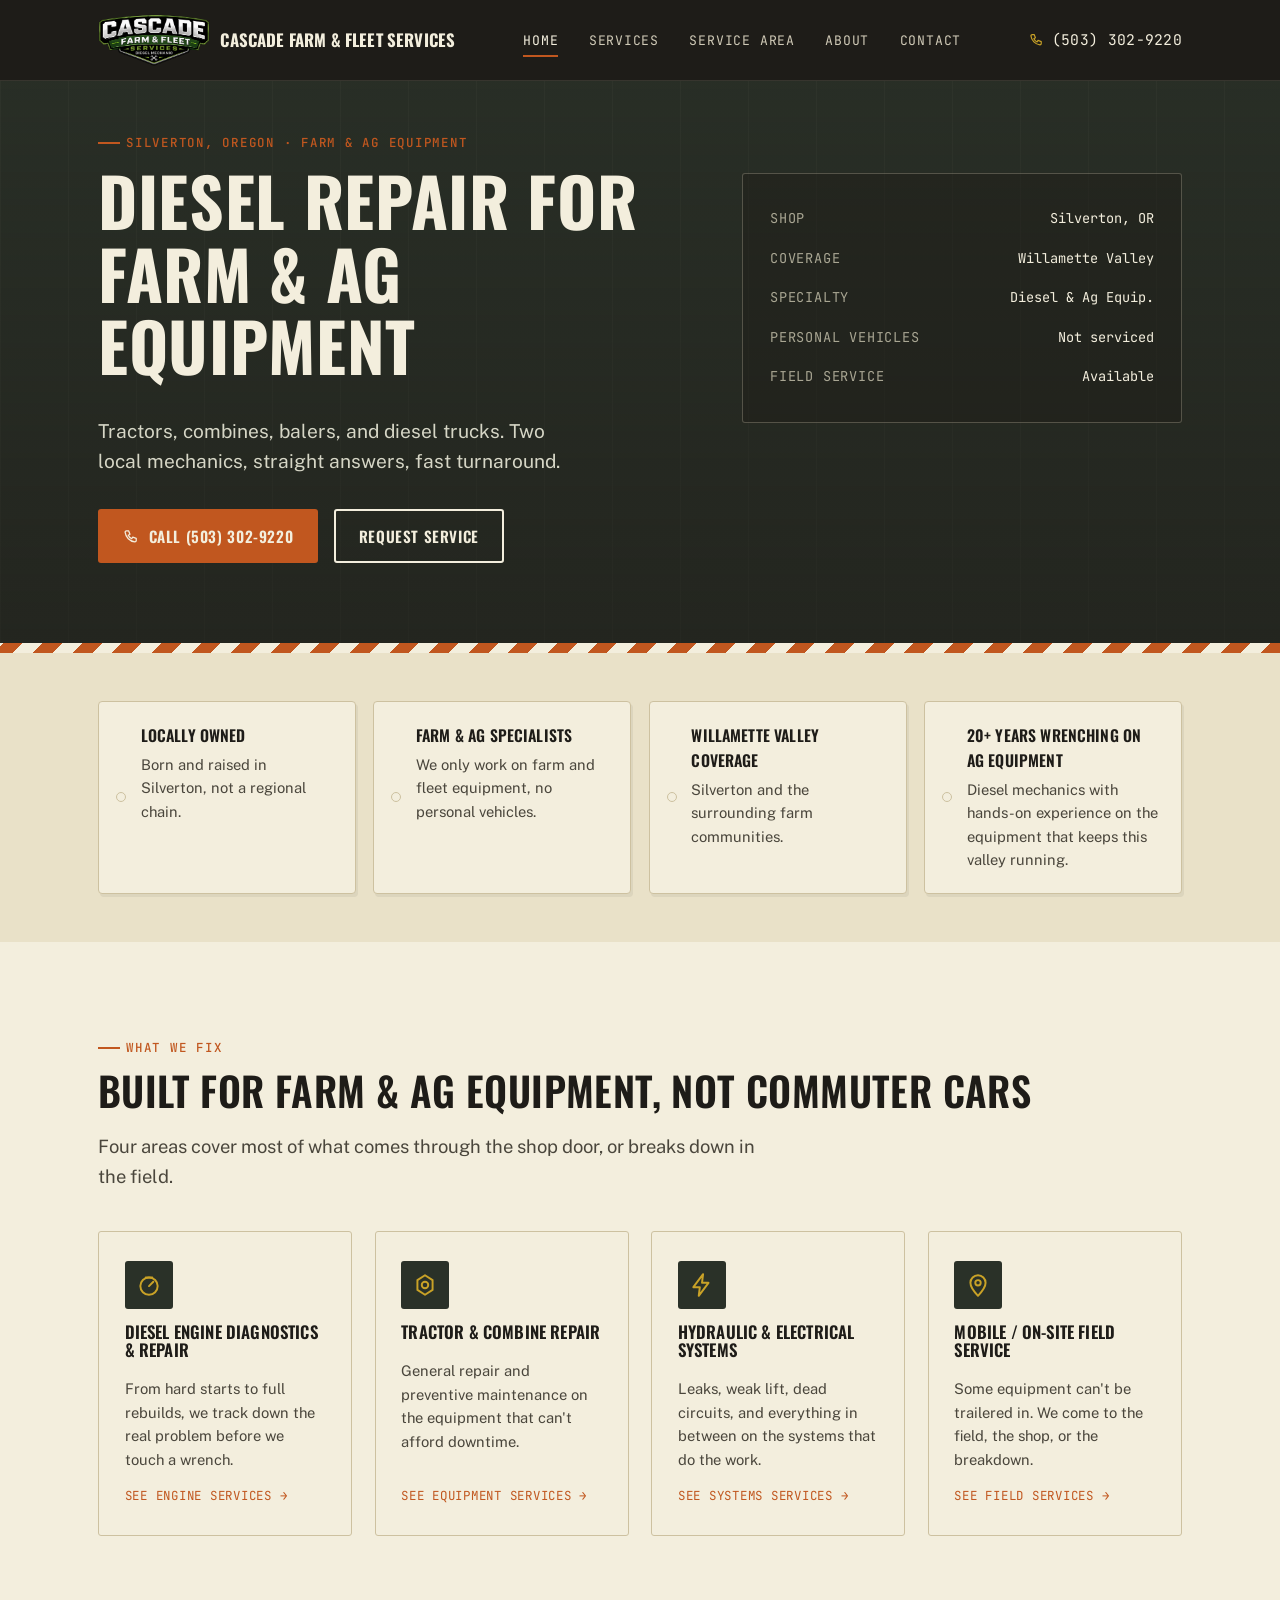
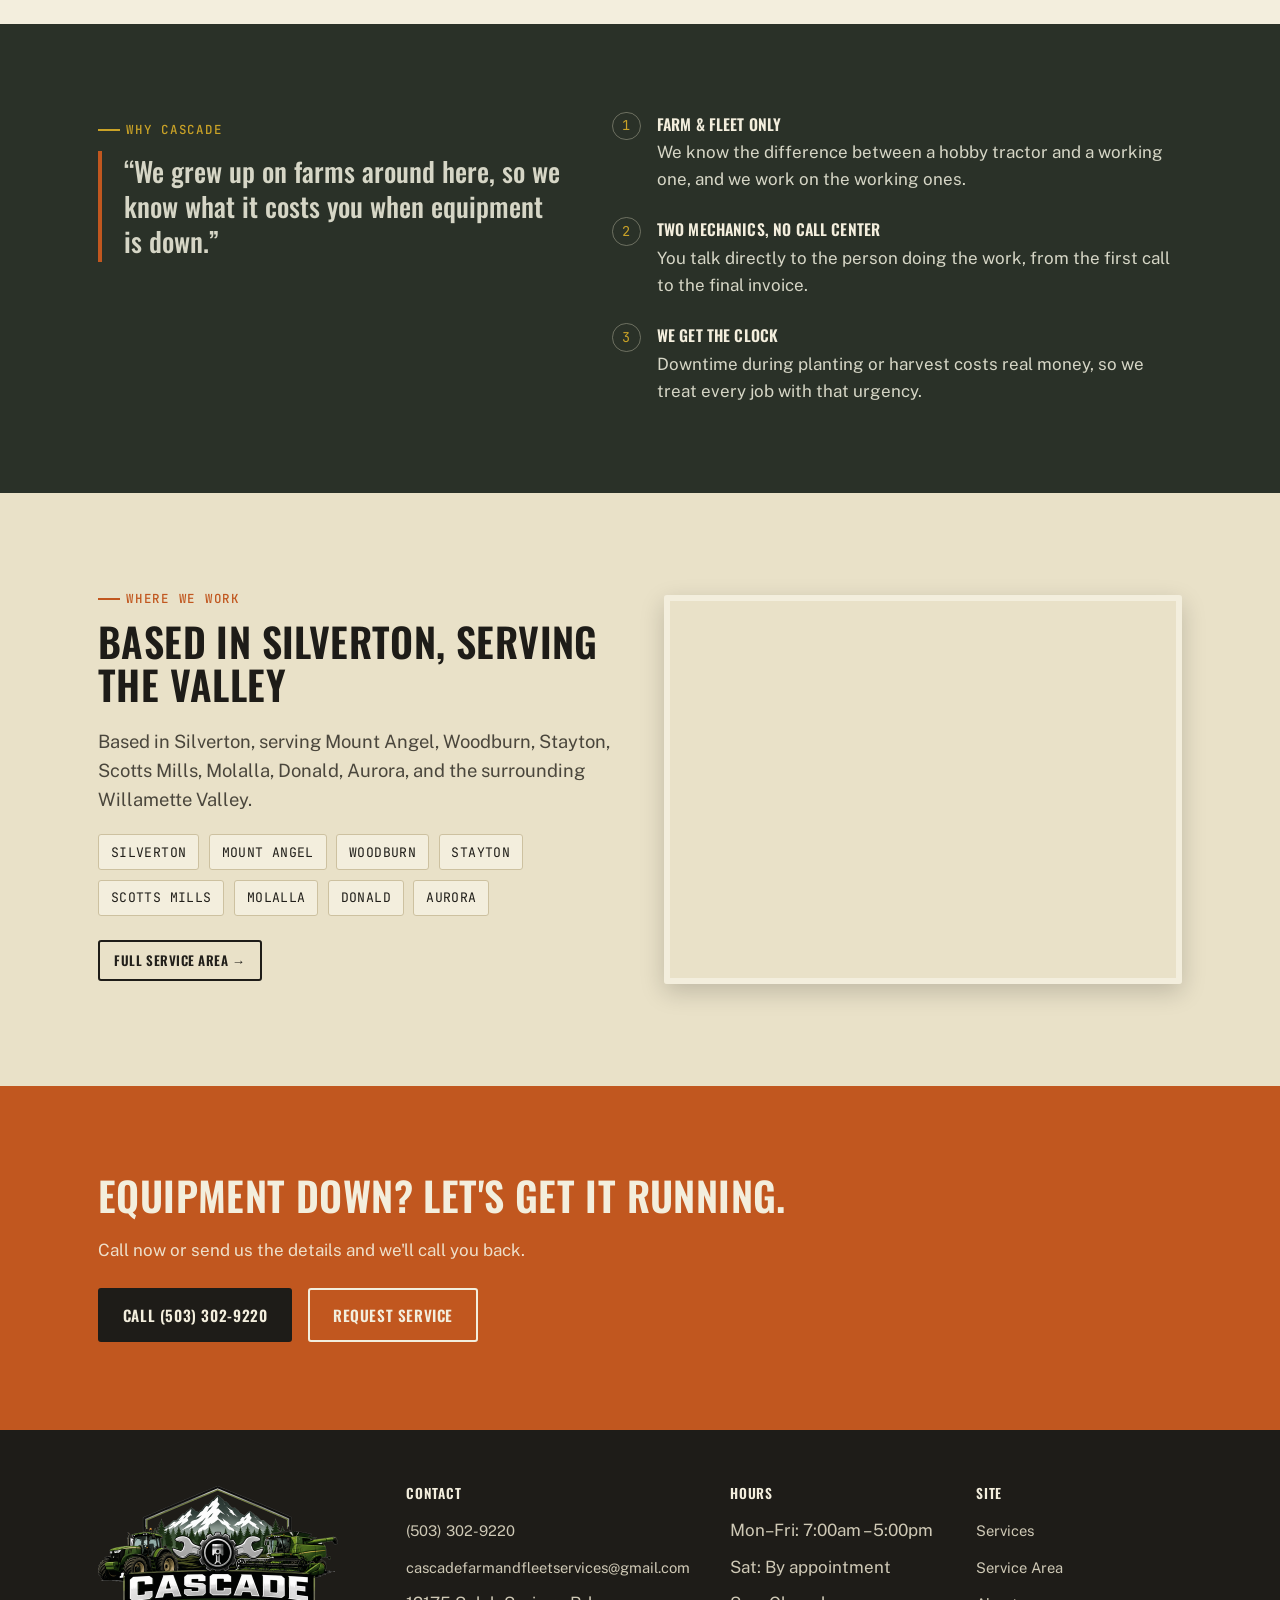
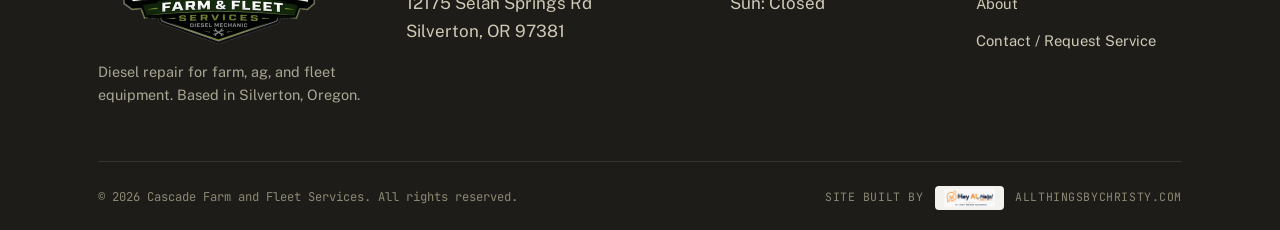
==== index.html @ 85b90c39 "Initial Site Upload" ====
<!DOCTYPE html>
<html lang="en">
<head>
<meta charset="UTF-8">
<meta name="viewport" content="width=device-width, initial-scale=1.0">
<title>Diesel & Ag Equipment Repair in Silverton, OR | Cascade Farm & Fleet</title>
<meta name="description" content="Diesel repair for farm and ag equipment in Silverton, Oregon. Tractors, combines, balers, and diesel trucks. Call today for fast, honest service.">
<meta property="og:type" content="website">
<meta property="og:title" content="Diesel & Ag Equipment Repair in Silverton, OR | Cascade Farm & Fleet">
<meta property="og:description" content="Diesel repair for farm and ag equipment in Silverton, Oregon. Tractors, combines, balers, and diesel trucks. Call today for fast, honest service.">
<meta property="og:url" content="https://cascadefarmandfleetservices.com/">
<meta property="og:image" content="https://cascadefarmandfleetservices.com/images/digital-card-preview.jpg">
<meta property="og:image:width" content="1659">
<meta property="og:image:height" content="948">
<meta name="twitter:card" content="summary_large_image">
<meta name="twitter:title" content="Diesel & Ag Equipment Repair in Silverton, OR | Cascade Farm & Fleet">
<meta name="twitter:description" content="Diesel repair for farm and ag equipment in Silverton, Oregon. Tractors, combines, balers, and diesel trucks. Call today for fast, honest service.">
<meta name="twitter:image" content="https://cascadefarmandfleetservices.com/images/digital-card-preview.jpg">
<link rel="icon" type="image/png" href="images/favicon-32.png">
<link rel="apple-touch-icon" href="images/favicon-180.png">
<link rel="preconnect" href="https://fonts.googleapis.com">
<link rel="preconnect" href="https://fonts.gstatic.com" crossorigin>
<link href="https://fonts.googleapis.com/css2?family=Oswald:wght@500;600;700&family=Public+Sans:wght@400;500;600;700&family=JetBrains+Mono:wght@400;500&display=swap" rel="stylesheet">
<link rel="stylesheet" href="css/style.css">
<link rel="canonical" href="https://cascadefarmandfleetservices.com/">
</head>
<body>

<header class="site-header">
  <div class="wrap">
    <a href="index.html" class="brand">
      <img src="images/cascade-logo.png" alt="Cascade Farm and Fleet Services" class="brand-logo">
      <span class="brand-name">Cascade Farm &amp; Fleet Services</span>
    </a>
    <button class="nav-toggle" aria-label="Toggle menu" aria-expanded="false">
      <svg viewBox="0 0 24 24" fill="none" stroke="currentColor" stroke-width="1.8" stroke-linecap="round"><line x1="3" y1="6" x2="21" y2="6"/><line x1="3" y1="12" x2="21" y2="12"/><line x1="3" y1="18" x2="21" y2="18"/></svg>
    </button>
    <ul class="nav-links">
      <li><a href="index.html" aria-current="page">Home</a></li>
      <li><a href="services.html">Services</a></li>
      <li><a href="service-area.html">Service Area</a></li>
      <li><a href="about.html">About</a></li>
      <li><a href="contact.html">Contact</a></li>
    </ul>
    <div class="header-actions">
      <a class="header-call" href="tel:+15033029220">
        <svg viewBox="0 0 24 24" fill="none" stroke="currentColor" stroke-width="1.8" stroke-linecap="round" stroke-linejoin="round"><path d="M5 4h3l2 5-2.5 1.5a11 11 0 0 0 5 5L14 13l5 2v3a2 2 0 0 1-2 2A16 16 0 0 1 3 6a2 2 0 0 1 2-2Z"/></svg>
        <span class="btn-label">(503) 302-9220</span>
      </a>
    </div>
  </div>
</header>

<main>

  <!-- HERO -->
  <section class="hero">
    <div class="wrap hero-grid">
      <div>
        <p class="eyebrow">Silverton, Oregon &middot; Farm &amp; Ag Equipment</p>
        <h1>Diesel Repair for Farm &amp; Ag Equipment</h1>
        <p class="lede">Tractors, combines, balers, and diesel trucks. Two local mechanics, straight answers, fast turnaround.</p>
        <div class="hero-ctas">
          <a href="tel:+15033029220" class="btn btn--rust">
            <svg viewBox="0 0 24 24" fill="none" stroke="currentColor" stroke-width="1.8" stroke-linecap="round" stroke-linejoin="round"><path d="M5 4h3l2 5-2.5 1.5a11 11 0 0 0 5 5L14 13l5 2v3a2 2 0 0 1-2 2A16 16 0 0 1 3 6a2 2 0 0 1 2-2Z"/></svg>
            Call (503) 302-9220
          </a>
          <a href="contact.html" class="btn btn--outline">Request Service</a>
        </div>
      </div>
      <div class="hero-plate">
        <dl>
          <div class="plate-row"><dt>Shop</dt><dd>Silverton, OR</dd></div>
          <div class="plate-row"><dt>Coverage</dt><dd>Willamette Valley</dd></div>
          <div class="plate-row"><dt>Specialty</dt><dd>Diesel &amp; Ag Equip.</dd></div>
          <div class="plate-row"><dt>Personal vehicles</dt><dd>Not serviced</dd></div>
          <div class="plate-row"><dt>Field service</dt><dd>Available</dd></div>
        </dl>
      </div>
    </div>
  </section>
  <div class="hazard" role="presentation"></div>

  <!-- TRUST BAR -->
  <section class="section--kraft" style="padding-top: 3rem; padding-bottom: 3rem;">
    <div class="wrap">
      <div class="trust-grid">
        <div class="tag">
          <p class="tag-title">Locally Owned</p>
          <p class="tag-body">Born and raised in Silverton, not a regional chain.</p>
        </div>
        <div class="tag">
          <p class="tag-title">Farm &amp; Ag Specialists</p>
          <p class="tag-body">We only work on farm and fleet equipment, no personal vehicles.</p>
        </div>
        <div class="tag">
          <p class="tag-title">Willamette Valley Coverage</p>
          <p class="tag-body">Silverton and the surrounding farm communities.</p>
        </div>
        <div class="tag">
          <p class="tag-title">20+ Years Wrenching on Ag Equipment</p>
          <p class="tag-body">Diesel mechanics with hands-on experience on the equipment that keeps this valley running.</p>
        </div>
      </div>
    </div>
  </section>

  <!-- SERVICES OVERVIEW -->
  <section class="section--light">
    <div class="wrap">
      <p class="eyebrow">What We Fix</p>
      <h2>Built for Farm &amp; Ag Equipment, Not Commuter Cars</h2>
      <p class="lede intro-block" style="margin-bottom:2.5rem;">Four areas cover most of what comes through the shop door, or breaks down in the field.</p>
      <div class="card-grid">
        <a class="service-card" href="services.html#engine">
          <div class="icon-wrap">
            <svg viewBox="0 0 24 24" fill="none" stroke="currentColor" stroke-width="1.8" stroke-linecap="round" stroke-linejoin="round"><circle cx="12" cy="13" r="8"/><path d="M12 13l4-4"/><path d="M9 5h6"/></svg>
          </div>
          <h3>Diesel Engine Diagnostics &amp; Repair</h3>
          <p>From hard starts to full rebuilds, we track down the real problem before we touch a wrench.</p>
          <span class="card-link">See engine services &rarr;</span>
        </a>
        <a class="service-card" href="services.html#systems">
          <div class="icon-wrap">
            <svg viewBox="0 0 24 24" fill="none" stroke="currentColor" stroke-width="1.8" stroke-linecap="round" stroke-linejoin="round"><polygon points="12,3 19,7.5 19,16.5 12,21 5,16.5 5,7.5"/><circle cx="12" cy="12" r="3"/></svg>
          </div>
          <h3>Tractor &amp; Combine Repair</h3>
          <p>General repair and preventive maintenance on the equipment that can't afford downtime.</p>
          <span class="card-link">See equipment services &rarr;</span>
        </a>
        <a class="service-card" href="services.html#systems">
          <div class="icon-wrap">
            <svg viewBox="0 0 24 24" fill="none" stroke="currentColor" stroke-width="1.8" stroke-linecap="round" stroke-linejoin="round"><path d="M13 2 4 14h6l-1 8 9-12h-6l1-8Z"/></svg>
          </div>
          <h3>Hydraulic &amp; Electrical Systems</h3>
          <p>Leaks, weak lift, dead circuits, and everything in between on the systems that do the work.</p>
          <span class="card-link">See systems services &rarr;</span>
        </a>
        <a class="service-card" href="services.html#field">
          <div class="icon-wrap">
            <svg viewBox="0 0 24 24" fill="none" stroke="currentColor" stroke-width="1.8" stroke-linecap="round" stroke-linejoin="round"><path d="M12 22s7-7.2 7-12a7 7 0 0 0-14 0c0 4.8 7 12 7 12Z"/><circle cx="12" cy="10" r="2.5"/></svg>
          </div>
          <h3>Mobile / On-Site Field Service</h3>
          <p>Some equipment can't be trailered in. We come to the field, the shop, or the breakdown.</p>
          <span class="card-link">See field services &rarr;</span>
        </a>
      </div>
    </div>
  </section>

  <!-- WHY CASCADE -->
  <section class="section--green">
    <div class="wrap why-grid">
      <div>
        <p class="eyebrow">Why Cascade</p>
        <p class="plate-quote">&ldquo;We grew up on farms around here, so we know what it costs you when equipment is down.&rdquo;</p>
      </div>
      <ul class="why-list">
        <li>
          <span class="num">1</span>
          <div>
            <strong>Farm &amp; Fleet Only</strong>
            <p>We know the difference between a hobby tractor and a working one, and we work on the working ones.</p>
          </div>
        </li>
        <li>
          <span class="num">2</span>
          <div>
            <strong>Two Mechanics, No Call Center</strong>
            <p>You talk directly to the person doing the work, from the first call to the final invoice.</p>
          </div>
        </li>
        <li>
          <span class="num">3</span>
          <div>
            <strong>We Get the Clock</strong>
            <p>Downtime during planting or harvest costs real money, so we treat every job with that urgency.</p>
          </div>
        </li>
      </ul>
    </div>
  </section>

  <!-- SERVICE AREA TEASER -->
  <section class="section--kraft">
    <div class="wrap area-split">
      <div>
        <p class="eyebrow">Where We Work</p>
        <h2>Based in Silverton, Serving the Valley</h2>
        <p class="lede">Based in Silverton, serving Mount Angel, Woodburn, Stayton, Scotts Mills, Molalla, Donald, Aurora, and the surrounding Willamette Valley.</p>
        <ul class="town-list">
          <li>Silverton</li><li>Mount Angel</li><li>Woodburn</li><li>Stayton</li><li>Scotts Mills</li><li>Molalla</li><li>Donald</li><li>Aurora</li>
        </ul>
        <p style="margin-top:1.5rem;"><a href="service-area.html" class="btn btn--outline btn--sm">Full Service Area &rarr;</a></p>
      </div>
      <div class="map-frame">
        <iframe
          src="https://maps.google.com/maps?q=12175+Selah+Springs+Rd%2C+Silverton%2C+OR+97381&z=13&output=embed"
          title="Map of Cascade Farm and Fleet Services coverage area near Silverton, Oregon"
          loading="lazy"
          referrerpolicy="no-referrer-when-downgrade"></iframe>
      </div>
    </div>
  </section>

  <!-- FINAL CTA -->
  <section class="cta-band">
    <div class="wrap cta-band-inner">
      <div class="cta-band-text">
        <h2>Equipment Down? Let's Get It Running.</h2>
        <p>Call now or send us the details and we'll call you back.</p>
      </div>
      <div class="hero-ctas" style="margin-top:0;">
        <a href="tel:+15033029220" class="btn" style="background:var(--charcoal); color:var(--cream);">Call (503) 302-9220</a>
        <a href="contact.html" class="btn btn--outline">Request Service</a>
      </div>
    </div>
  </section>

</main>

<footer class="site-footer">
  <div class="wrap">
    <div class="footer-grid">
      <div class="footer-brand">
        <a href="index.html" class="brand" style="margin-bottom:1rem;">
          <img src="images/cascade-badge-full.png" alt="Cascade Farm and Fleet Services" class="brand-logo brand-logo--footer">
        </a>
        <p>Diesel repair for farm, ag, and fleet equipment. Based in Silverton, Oregon.</p>
      </div>
      <div>
        <h4>Contact</h4>
        <ul>
          <li><a href="tel:+15033029220">(503) 302-9220</a></li>
          <li><a href="mailto:cascadefarmandfleetservices@gmail.com">cascadefarmandfleetservices@gmail.com</a></li>
          <li>12175 Selah Springs Rd<br>Silverton, OR 97381</li>
        </ul>
      </div>
      <div>
        <h4>Hours</h4>
        <ul>
          <li>Mon&ndash;Fri: 7:00am &ndash; 5:00pm</li>
          <li>Sat: By appointment</li>
          <li>Sun: Closed</li>
        </ul>
      </div>
      <div>
        <h4>Site</h4>
        <ul>
          <li><a href="services.html">Services</a></li>
          <li><a href="service-area.html">Service Area</a></li>
          <li><a href="about.html">About</a></li>
          <li><a href="contact.html">Contact / Request Service</a></li>
        </ul>
      </div>
    </div>
    <div class="footer-bottom">
      <span>&copy; 2026 Cascade Farm and Fleet Services. All rights reserved.</span>
      <div class="footer-credit-group">
        <a href="https://heyaihelp.com" target="_blank" rel="noopener noreferrer" class="footer-credit">
          <span>Site built by</span>
          <img src="images/hey-ai-help-logo.png" alt="Hey AI, Help! AI that means business" width="130" height="46" loading="lazy">
        </a>
        <a href="https://allthingsbychristy.com" target="_blank" rel="noopener noreferrer" class="footer-credit-partner">AllThingsByChristy.com</a>
      </div>
    </div>
  </div>
</footer>

<script src="js/main.js"></script>

<script type="application/ld+json">
{
  "@context": "https://schema.org",
  "@type": "AutoRepair",
  "name": "Cascade Farm and Fleet Services",
  "description": "Diesel repair specialists for farm and agricultural equipment, serving Silverton, Oregon and the surrounding Willamette Valley.",
  "url": "https://cascadefarmandfleetservices.com",
  "telephone": "+1-503-302-9220",
  "areaServed": ["Silverton, OR", "Mount Angel, OR", "Woodburn, OR", "Stayton, OR", "Scotts Mills, OR", "Molalla, OR", "Donald, OR", "Aurora, OR"],
  "address": {
    "@type": "PostalAddress",
    "streetAddress": "12175 Selah Springs Rd",
    "addressLocality": "Silverton",
    "addressRegion": "OR",
    "postalCode": "97381",
    "addressCountry": "US"
  }
}
</script>

</body>
</html>
---- css/style.css ----
/* =========================================================
   CASCADE FARM AND FLEET SERVICES — design tokens & system
   Palette pulled from the shop floor: equipment paint greens,
   oxidized safety orange, kraft service-tag stock, spec-plate ink.
   ========================================================= */

:root {
  /* color */
  --charcoal: #1e1c18;
  --charcoal-soft: #262319;
  --steel-green: #3b4438;
  --steel-green-dark: #2a3128;
  --steel-green-darker: #212620;
  --kraft: #e9e1c8;
  --kraft-light: #f3eedd;
  --kraft-line: #cdc1a0;
  --rust: #c1571f;
  --rust-dark: #9c4116;
  --rust-light: #e07a42;
  --gold: #c9a227;
  --cream: #f3eedd;
  --ink: #211f1a;
  --ink-soft: #4a463c;

  /* type */
  --font-display: "Oswald", "Arial Narrow", sans-serif;
  --font-body: "Public Sans", "Segoe UI", Arial, sans-serif;
  --font-mono: "JetBrains Mono", "Consolas", monospace;

  /* layout */
  --max-width: 1180px;
  --edge: clamp(1.25rem, 4vw, 3rem);
  --radius: 3px;
}

*, *::before, *::after { box-sizing: border-box; }
html { scroll-behavior: smooth; }
@media (prefers-reduced-motion: reduce) {
  html { scroll-behavior: auto; }
  *, *::before, *::after { animation-duration: 0.01ms !important; animation-iteration-count: 1 !important; transition-duration: 0.01ms !important; scroll-behavior: auto !important; }
}

body {
  margin: 0;
  background: var(--kraft-light);
  color: var(--ink);
  font-family: var(--font-body);
  font-size: 17px;
  line-height: 1.6;
  -webkit-font-smoothing: antialiased;
}

img { max-width: 100%; display: block; }
a { color: inherit; }

h1, h2, h3, h4 {
  font-family: var(--font-display);
  font-weight: 600;
  text-transform: uppercase;
  letter-spacing: 0.01em;
  line-height: 1.08;
  margin: 0 0 0.5em;
  color: var(--charcoal);
}

h1 { font-size: clamp(2.4rem, 5.5vw, 4.2rem); font-weight: 700; }
h2 { font-size: clamp(1.7rem, 3.4vw, 2.5rem); }
h3 { font-size: clamp(1.15rem, 2vw, 1.4rem); }

p { margin: 0 0 1em; }
.lede { font-size: 1.15rem; color: var(--ink-soft); }

.eyebrow {
  font-family: var(--font-mono);
  font-size: 0.78rem;
  letter-spacing: 0.14em;
  text-transform: uppercase;
  color: var(--rust);
  display: inline-flex;
  align-items: center;
  gap: 0.5em;
  margin-bottom: 0.9em;
  font-weight: 500;
}
.eyebrow::before {
  content: "";
  width: 22px;
  height: 2px;
  background: var(--rust);
  display: inline-block;
}
.section--dark .eyebrow,
.section--green .eyebrow { color: var(--gold); }
.section--dark .eyebrow::before,
.section--green .eyebrow::before { background: var(--gold); }

.visually-hidden {
  position: absolute; width: 1px; height: 1px; overflow: hidden;
  clip: rect(0 0 0 0); white-space: nowrap;
}

:focus-visible {
  outline: 3px solid var(--rust);
  outline-offset: 2px;
}

/* ---------- containers ---------- */

.wrap {
  max-width: var(--max-width);
  margin: 0 auto;
  padding-left: var(--edge);
  padding-right: var(--edge);
}

section { padding: clamp(3rem, 7vw, 5.5rem) 0; }

.section--kraft { background: var(--kraft); }
.section--light { background: var(--kraft-light); }
.section--dark { background: var(--charcoal); color: var(--kraft-light); }
.section--dark h2, .section--dark h3, .section--dark p { color: var(--kraft-light); }
.section--green { background: var(--steel-green-dark); color: var(--kraft-light); }
.section--green h2, .section--green h3 { color: var(--cream); }
.section--green p { color: #d6d6c6; }

/* ---------- buttons ---------- */

.btn {
  font-family: var(--font-display);
  font-weight: 600;
  text-transform: uppercase;
  letter-spacing: 0.04em;
  font-size: 0.95rem;
  display: inline-flex;
  align-items: center;
  gap: 0.6em;
  padding: 0.85em 1.5em;
  border-radius: var(--radius);
  border: 2px solid transparent;
  text-decoration: none;
  cursor: pointer;
  transition: transform 0.15s ease, background 0.15s ease, border-color 0.15s ease, color .15s ease;
}
.btn:hover { transform: translateY(-1px); }
.btn:active { transform: translateY(0); }

.btn--rust { background: var(--rust); color: var(--cream); }
.btn--rust:hover { background: var(--rust-dark); }

.btn--outline {
  background: transparent;
  border-color: currentColor;
  color: inherit;
}
.btn--outline:hover { background: rgba(255,255,255,0.08); }

.section--kraft .btn--outline, .section--light .btn--outline { border-color: var(--charcoal); }
.section--kraft .btn--outline:hover, .section--light .btn--outline:hover { background: rgba(30,28,24,0.06); }

.btn--sm { font-size: 0.82rem; padding: 0.6em 1.1em; }

.btn svg { width: 1.1em; height: 1.1em; flex-shrink: 0; }

/* ---------- hazard divider ---------- */

.hazard {
  height: 10px;
  width: 100%;
  background: repeating-linear-gradient(
    -45deg,
    var(--rust), var(--rust) 14px,
    var(--kraft-light) 14px, var(--kraft-light) 28px
  );
}

/* ---------- header / nav ---------- */

.site-header {
  position: sticky;
  top: 0;
  z-index: 40;
  background: var(--charcoal);
  border-bottom: 1px solid rgba(233,225,200,0.12);
}

.site-header .wrap {
  display: flex;
  align-items: center;
  justify-content: space-between;
  gap: 1.5rem;
  padding-top: 0.75rem;
  padding-bottom: 0.75rem;
}

.brand {
  display: flex;
  align-items: center;
  gap: 0.65rem;
  text-decoration: none;
  color: var(--cream);
  flex-shrink: 0;
}
.brand-logo {
  height: 56px;
  width: auto;
  display: block;
}
@media (max-width: 880px) {
  .brand-logo { height: 44px; }
}

.brand-logo--footer {
  height: auto;
  width: 240px;
  max-width: 100%;
}

.brand-name {
  font-family: var(--font-display);
  font-weight: 700;
  text-transform: uppercase;
  letter-spacing: 0.01em;
  font-size: 1.05rem;
  line-height: 1.1;
  color: var(--cream);
  white-space: nowrap;
}
@media (max-width: 960px) {
  .brand-name { display: none; }
}

.nav-links {
  display: flex;
  align-items: center;
  gap: 1.9rem;
  list-style: none;
  margin: 0;
  padding: 0;
}
.nav-links a {
  text-decoration: none;
  font-family: var(--font-mono);
  font-size: 0.82rem;
  letter-spacing: 0.06em;
  text-transform: uppercase;
  color: #cfc9b6;
  padding: 0.4em 0;
  border-bottom: 2px solid transparent;
  transition: color .15s ease, border-color .15s ease;
}
.nav-links a:hover, .nav-links a[aria-current="page"] { color: var(--cream); border-color: var(--rust); }

.header-actions { display: flex; align-items: center; gap: 0.9rem; }

.header-call {
  display: inline-flex;
  align-items: center;
  gap: 0.5em;
  color: var(--cream);
  text-decoration: none;
  font-family: var(--font-mono);
  font-size: 0.92rem;
  letter-spacing: 0.02em;
}
.header-call svg { width: 1.05em; height: 1.05em; color: var(--gold); }

.nav-toggle {
  display: none;
  background: none;
  border: 1px solid rgba(233,225,200,0.35);
  color: var(--cream);
  border-radius: var(--radius);
  padding: 0.5em 0.6em;
  cursor: pointer;
}
.nav-toggle svg { width: 22px; height: 22px; display: block; }

@media (max-width: 880px) {
  .nav-toggle { display: inline-flex; }
  .nav-links {
    position: absolute;
    top: 100%; left: 0; right: 0;
    background: var(--charcoal);
    flex-direction: column;
    align-items: flex-start;
    gap: 0;
    padding: 0 var(--edge);
    max-height: 0;
    overflow: hidden;
    transition: max-height 0.25s ease;
    border-bottom: 1px solid rgba(233,225,200,0.12);
  }
  .nav-links.is-open { max-height: 320px; padding-bottom: 1rem; }
  .nav-links li { width: 100%; }
  .nav-links a { display: block; padding: 0.85em 0; border-bottom: 1px solid rgba(233,225,200,0.08); }
  .header-actions .btn-label { display: none; }
}

/* ---------- hero ---------- */

.hero {
  background: var(--steel-green-dark);
  color: var(--cream);
  position: relative;
  overflow: hidden;
  padding: clamp(1.5rem, 4vw, 2.75rem) 0 clamp(3rem, 7vw, 5rem);
}
.hero::before {
  content: "";
  position: absolute;
  inset: 0;
  background-image:
    linear-gradient(180deg, rgba(30,28,24,0.15), rgba(30,28,24,0.55)),
    repeating-linear-gradient(90deg, rgba(233,225,200,0.035) 0 1px, transparent 1px 68px);
  pointer-events: none;
}
.hero .wrap { position: relative; z-index: 1; }
.hero-grid {
  display: grid;
  grid-template-columns: 1.15fr 0.85fr;
  gap: 3rem;
  align-items: start;
}
.hero h1 { color: var(--cream); }
.hero .lede { color: #d6d6c6; max-width: 40ch; font-size: 1.2rem; }
.hero-ctas { display: flex; gap: 1rem; flex-wrap: wrap; margin-top: 2rem; }

.hero-plate {
  margin-top: 3rem;
  border: 1px solid rgba(233,225,200,0.25);
  background: rgba(30,28,24,0.4);
  border-radius: var(--radius);
  padding: 1.6rem 1.7rem;
  font-family: var(--font-mono);
  font-size: 0.85rem;
}
.hero-plate dl { margin: 0; }
.hero-plate .plate-row {
  display: flex;
  justify-content: space-between;
  gap: 1rem;
  padding: 0.65em 0;
}
.hero-plate dt { color: #a9a693; text-transform: uppercase; letter-spacing: 0.06em; }
.hero-plate dd { margin: 0; color: var(--cream); text-align: right; }

@media (max-width: 880px) {
  .hero-grid { grid-template-columns: 1fr; }
}

/* ---------- hero entrance animation ---------- */

@keyframes hero-fade-up {
  from { opacity: 0; transform: translateY(16px); }
  to { opacity: 1; transform: translateY(0); }
}

.hero .eyebrow { animation: hero-fade-up 0.6s ease-out 0s both; }
.hero h1 { animation: hero-fade-up 0.6s ease-out 0.1s both; }
.hero .lede { animation: hero-fade-up 0.6s ease-out 0.2s both; }
.hero .hero-ctas { animation: hero-fade-up 0.6s ease-out 0.3s both; }

/* ---------- tag badge (signature motif) ---------- */

.tag {
  --tag-bg: var(--kraft-light);
  background: var(--tag-bg);
  border: 1px solid var(--kraft-line);
  border-radius: 4px;
  padding: 1.3rem 1.4rem 1.3rem 2.6rem;
  position: relative;
  box-shadow: 2px 3px 0 rgba(30,28,24,0.06);
}
.tag::before {
  /* punched hole */
  content: "";
  position: absolute;
  left: 1.05rem;
  top: 50%;
  transform: translateY(-50%);
  width: 10px;
  height: 10px;
  border-radius: 50%;
  background: var(--kraft-light);
  border: 1.5px solid var(--kraft-line);
  box-shadow: inset 0 0 0 2px var(--tag-bg, var(--kraft-light));
}
.section--dark .tag, .section--green .tag {
  --tag-bg: var(--charcoal-soft);
  border-color: rgba(233,225,200,0.2);
}
.section--dark .tag::before, .section--green .tag::before {
  background: var(--charcoal-soft);
  border-color: rgba(233,225,200,0.35);
}

.tag-title {
  font-family: var(--font-display);
  font-weight: 600;
  text-transform: uppercase;
  font-size: 0.98rem;
  letter-spacing: 0.01em;
  margin-bottom: 0.3em;
  color: var(--charcoal);
}
.section--dark .tag-title, .section--green .tag-title { color: var(--cream); }
.tag-body { font-size: 0.92rem; color: var(--ink-soft); margin: 0; }
.section--dark .tag-body, .section--green .tag-body { color: #c9c5b3; }

/* trust bar */
.trust-grid {
  display: grid;
  grid-template-columns: repeat(4, 1fr);
  gap: 1.1rem;
}
@media (max-width: 980px) { .trust-grid { grid-template-columns: repeat(2, 1fr); } }
@media (max-width: 560px) { .trust-grid { grid-template-columns: 1fr; } }

/* ---------- cards ---------- */

.card-grid {
  display: grid;
  grid-template-columns: repeat(4, 1fr);
  gap: 1.4rem;
}
@media (max-width: 980px) { .card-grid { grid-template-columns: repeat(2, 1fr); } }
@media (max-width: 560px) { .card-grid { grid-template-columns: 1fr; } }

.service-card {
  background: var(--kraft-light);
  border: 1px solid var(--kraft-line);
  border-radius: var(--radius);
  padding: 1.8rem 1.6rem;
  text-decoration: none;
  color: inherit;
  display: flex;
  flex-direction: column;
  gap: 0.9rem;
  transition: border-color .15s ease, transform .15s ease;
}
.service-card:hover { border-color: var(--rust); transform: translateY(-3px); }
.service-card .icon-wrap {
  width: 48px; height: 48px;
  display: flex; align-items: center; justify-content: center;
  background: var(--steel-green-dark);
  border-radius: var(--radius);
}
.service-card .icon-wrap svg { width: 26px; height: 26px; color: var(--gold); }
.service-card h3 { margin-bottom: 0.2em; font-size: 1.05rem; }
.service-card p { font-size: 0.92rem; color: var(--ink-soft); margin: 0; }
.service-card .card-link {
  margin-top: auto;
  font-family: var(--font-mono);
  font-size: 0.78rem;
  letter-spacing: 0.06em;
  text-transform: uppercase;
  color: var(--rust);
}

/* ---------- why cascade ---------- */

.why-grid {
  display: grid;
  grid-template-columns: 0.9fr 1.1fr;
  gap: 3rem;
  align-items: start;
}
@media (max-width: 880px) { .why-grid { grid-template-columns: 1fr; gap: 2rem; } }

.plate-quote {
  border-left: 4px solid var(--rust);
  padding: 0.2rem 0 0.2rem 1.4rem;
  font-family: var(--font-display);
  font-size: clamp(1.3rem, 2.4vw, 1.7rem);
  font-weight: 500;
  text-transform: none;
  line-height: 1.28;
  color: var(--cream);
}

.why-list { list-style: none; margin: 0; padding: 0; display: flex; flex-direction: column; gap: 1.5rem; }
.why-list li { display: flex; gap: 1rem; align-items: flex-start; }
.why-list .num {
  font-family: var(--font-mono);
  color: var(--gold);
  font-size: 0.85rem;
  border: 1px solid rgba(233,225,200,0.35);
  border-radius: 50%;
  width: 2.1em; height: 2.1em;
  display: flex; align-items: center; justify-content: center;
  flex-shrink: 0;
}
.why-list p { margin: 0; color: #d6d6c6; }
.why-list strong { color: var(--cream); font-family: var(--font-display); text-transform: uppercase; font-weight: 600; letter-spacing: 0.01em; display: block; margin-bottom: 0.15em; font-size: 0.98rem; }

/* ---------- service area teaser / list ---------- */

.area-split {
  display: grid;
  grid-template-columns: 1fr 1fr;
  gap: 3rem;
  align-items: center;
}
@media (max-width: 880px) { .area-split { grid-template-columns: 1fr; } }

.town-list {
  list-style: none;
  margin: 1.2rem 0 0;
  padding: 0;
  display: flex;
  flex-wrap: wrap;
  gap: 0.6rem;
}
.town-list li {
  font-family: var(--font-mono);
  font-size: 0.82rem;
  letter-spacing: 0.03em;
  text-transform: uppercase;
  background: var(--kraft-light);
  border: 1px solid var(--kraft-line);
  border-radius: var(--radius);
  padding: 0.5em 0.9em;
}
.section--green .town-list li, .section--dark .town-list li {
  background: var(--charcoal-soft);
  border-color: rgba(233,225,200,0.25);
  color: var(--kraft-light);
}

.map-frame {
  border: 6px solid var(--kraft-light);
  border-radius: var(--radius);
  overflow: hidden;
  box-shadow: 0 8px 24px rgba(0,0,0,0.18);
  aspect-ratio: 4/3;
}
.map-frame iframe { width: 100%; height: 100%; border: 0; display: block; }

/* ---------- placeholder photo block ---------- */

.photo-tag {
  position: relative;
  border-radius: var(--radius);
  overflow: hidden;
  aspect-ratio: 4/3;
  background:
    repeating-linear-gradient(45deg, rgba(30,28,24,0.06) 0 2px, transparent 2px 14px),
    var(--kraft);
  border: 1px solid var(--kraft-line);
  display: flex;
  align-items: center;
  justify-content: center;
}
.photo-tag img {
  width: 100%;
  height: 100%;
  object-fit: cover;
  display: block;
}
.photo-tag .photo-tag-inner {
  text-align: center;
  padding: 1.5rem;
}
.photo-tag svg { width: 34px; height: 34px; color: var(--ink-soft); margin: 0 auto 0.6rem; opacity: 0.55; }
.photo-tag-cap {
  font-family: var(--font-mono);
  font-size: 0.72rem;
  letter-spacing: 0.05em;
  text-transform: uppercase;
  color: var(--ink-soft);
  opacity: 0.8;
}

/* ---------- generic content blocks ---------- */

.intro-block { max-width: 62ch; }
.two-col {
  display: grid;
  grid-template-columns: 1fr 1fr;
  gap: 2.5rem;
}
@media (max-width: 880px) { .two-col { grid-template-columns: 1fr; } }

.spec-card {
  background: var(--kraft-light);
  border: 1px solid var(--kraft-line);
  border-radius: var(--radius);
  padding: 2rem 1.9rem;
}
.spec-card h3 {
  display: flex;
  align-items: center;
  gap: 0.7rem;
  border-bottom: 2px solid var(--rust);
  padding-bottom: 0.6rem;
  margin-bottom: 1rem;
}
.spec-card ul { margin: 0; padding-left: 1.15em; }
.spec-card li { margin-bottom: 0.55em; color: var(--ink-soft); }
.spec-card li:last-child { margin-bottom: 0; }

.chip-grid {
  display: flex;
  flex-wrap: wrap;
  gap: 0.8rem;
}

.equip-photo-row {
  display: flex;
  gap: 2.5rem;
  align-items: flex-start;
  flex-wrap: wrap;
}
.equip-photo {
  width: 320px;
  max-width: 100%;
  flex-shrink: 0;
  border-radius: var(--radius);
  border: 1px solid rgba(233,225,200,0.25);
  box-shadow: 0 8px 24px rgba(0,0,0,0.18);
}
.equip-photo-row > div { flex: 1 1 320px; }
.chip {
  display: flex;
  align-items: center;
  gap: 0.55em;
  background: var(--kraft-light);
  border: 1px solid var(--kraft-line);
  border-radius: 999px;
  padding: 0.55em 1.1em 0.55em 0.7em;
  font-size: 0.9rem;
  color: var(--ink);
}
.chip .icon-wrap {
  width: 28px; height: 28px;
  background: var(--steel-green-dark);
  border-radius: 50%;
  display: flex; align-items: center; justify-content: center;
  flex-shrink: 0;
}
.chip .icon-wrap svg { width: 15px; height: 15px; color: var(--gold); }

/* ---------- values list ---------- */

.values-grid { display: grid; grid-template-columns: repeat(3, 1fr); gap: 1.4rem; }
@media (max-width: 880px) { .values-grid { grid-template-columns: 1fr; } }

/* ---------- about story ---------- */

.about-hero {
  display: grid;
  grid-template-columns: 1fr 1fr;
  gap: 3rem;
  align-items: center;
}
@media (max-width: 880px) { .about-hero { grid-template-columns: 1fr; } }

.photo-pair { display: grid; grid-template-columns: 1fr 1fr; gap: 1rem; }

/* ---------- contact / form ---------- */

.contact-grid {
  display: grid;
  grid-template-columns: 1fr 1fr;
  gap: 3rem;
  align-items: start;
}
@media (max-width: 940px) { .contact-grid { grid-template-columns: 1fr; } }

.call-block {
  background: var(--steel-green-dark);
  color: var(--cream);
  border-radius: var(--radius);
  padding: 2.2rem 2rem;
  margin-bottom: 1.5rem;
}
.call-block .big-phone {
  font-family: var(--font-display);
  font-size: clamp(1.8rem, 4vw, 2.5rem);
  font-weight: 700;
  color: var(--cream);
  text-decoration: none;
  display: inline-flex;
  align-items: center;
  gap: 0.4em;
  margin: 0.3rem 0 0.2rem;
}
.call-block .big-phone svg { width: 0.85em; height: 0.85em; color: var(--gold); }
.call-block p { color: #d6d6c6; margin: 0; }

.info-list { list-style: none; margin: 0; padding: 0; display: flex; flex-direction: column; gap: 1rem; }
.info-list li { display: flex; gap: 0.9rem; align-items: flex-start; }
.info-list .icon-wrap {
  width: 34px; height: 34px; flex-shrink: 0;
  background: var(--kraft-light);
  border: 1px solid var(--kraft-line);
  border-radius: var(--radius);
  display: flex; align-items: center; justify-content: center;
}
.info-list .icon-wrap svg { width: 18px; height: 18px; color: var(--rust); }
.info-list strong { display: block; font-family: var(--font-display); text-transform: uppercase; font-size: 0.92rem; letter-spacing: 0.01em; }
.info-list span, .info-list p { color: var(--ink-soft); margin: 0; font-size: 0.94rem; }

form.request-form {
  background: var(--kraft-light);
  border: 1px solid var(--kraft-line);
  border-radius: var(--radius);
  padding: 2rem;
}
.form-row { margin-bottom: 1.3rem; }
.form-row:last-of-type { margin-bottom: 0; }
.form-row label {
  display: block;
  font-family: var(--font-mono);
  font-size: 0.76rem;
  letter-spacing: 0.06em;
  text-transform: uppercase;
  color: var(--ink-soft);
  margin-bottom: 0.5em;
}
.form-row input,
.form-row select,
.form-row textarea {
  width: 100%;
  font-family: var(--font-body);
  font-size: 1rem;
  padding: 0.75em 0.85em;
  border: 1px solid var(--kraft-line);
  border-radius: var(--radius);
  background: var(--kraft-light);
  color: var(--ink);
}
.form-row input:focus,
.form-row select:focus,
.form-row textarea:focus { outline: 2px solid var(--rust); outline-offset: 1px; }
.form-row textarea { resize: vertical; min-height: 110px; }
.two-field { display: grid; grid-template-columns: 1fr 1fr; gap: 1rem; }
@media (max-width: 480px) { .two-field { grid-template-columns: 1fr; } }

.form-row--checkbox { margin-bottom: 1.3rem; }
.checkbox-label {
  display: flex;
  align-items: center;
  gap: 0.65em;
  cursor: pointer;
  padding: 0.7em 0.9em;
  border: 1px dashed var(--kraft-line);
  border-radius: var(--radius);
  background: var(--kraft);
}
.checkbox-label input[type="checkbox"] {
  width: 1.15em;
  height: 1.15em;
  accent-color: var(--rust);
  flex-shrink: 0;
}
.checkbox-label span {
  font-family: var(--font-display);
  font-weight: 600;
  text-transform: uppercase;
  font-size: 0.85rem;
  letter-spacing: 0.01em;
  color: var(--ink);
}

.form-note {
  font-size: 0.82rem;
  color: var(--ink-soft);
  margin-top: 1rem;
}

.form-error {
  color: var(--rust-dark);
  font-weight: 600;
}
.form-error a { color: inherit; text-decoration: underline; }

.form-success {
  display: none;
  background: var(--steel-green-dark);
  color: var(--cream);
  border-radius: var(--radius);
  padding: 1.6rem 1.8rem;
  align-items: flex-start;
  gap: 1rem;
}
.form-success.is-visible { display: flex; }
.form-success svg { width: 28px; height: 28px; color: var(--gold); flex-shrink: 0; margin-top: 0.2em; }
.form-success p { line-height: 1.5; }
.form-success p a { color: var(--gold); }
.request-form.is-hidden { display: none; }

/* ---------- footer ---------- */

.site-footer { background: var(--charcoal); color: #cfc9b6; padding-top: 3.5rem; }
.footer-grid {
  display: grid;
  grid-template-columns: 1.3fr 1fr 1fr 1fr;
  gap: 2.5rem;
  padding-bottom: 2.5rem;
  border-bottom: 1px solid rgba(233,225,200,0.12);
}
@media (max-width: 880px) { .footer-grid { grid-template-columns: 1fr 1fr; } }
@media (max-width: 560px) { .footer-grid { grid-template-columns: 1fr; } }

.footer-grid h4 {
  color: var(--cream);
  font-size: 0.85rem;
  letter-spacing: 0.06em;
  margin-bottom: 1rem;
}
.footer-grid ul { list-style: none; margin: 0; padding: 0; display: flex; flex-direction: column; gap: 0.6rem; }
.footer-grid a { text-decoration: none; color: #cfc9b6; font-size: 0.92rem; }
.footer-grid a:hover { color: var(--cream); }
.footer-brand p { font-size: 0.9rem; color: #a9a693; max-width: 32ch; }

.footer-bottom {
  display: flex;
  justify-content: space-between;
  align-items: center;
  flex-wrap: wrap;
  gap: 0.8rem;
  padding: 1.5rem 0 1.25rem;
  font-family: var(--font-mono);
  font-size: 0.76rem;
  color: #8b8874;
}

.footer-credit-group {
  display: flex;
  align-items: center;
  gap: 0.7rem;
  flex-wrap: wrap;
}
.footer-credit-partner {
  font-family: var(--font-mono);
  font-size: 0.72rem;
  letter-spacing: 0.05em;
  text-transform: uppercase;
  color: #8b8874;
  text-decoration: none;
  transition: opacity .15s ease;
}
.footer-credit-partner:hover { opacity: 0.75; }
.footer-credit {
  display: inline-flex;
  align-items: center;
  gap: 0.7rem;
  text-decoration: none;
  color: #8b8874;
  font-family: var(--font-mono);
  font-size: 0.72rem;
  letter-spacing: 0.05em;
  text-transform: uppercase;
  transition: opacity .15s ease;
}
.footer-credit:hover { opacity: 0.75; }
.footer-credit img {
  height: 24px;
  width: auto;
  display: block;
  border-radius: 4px;
  background: #f4f2ee;
  padding: 3px 9px;
}

/* ---------- page hero (interior pages) ---------- */

.page-hero {
  background: var(--charcoal);
  color: var(--cream);
  padding: clamp(2.6rem, 6vw, 4rem) 0;
  position: relative;
  overflow: hidden;
}
.page-hero::before {
  content: "";
  position: absolute; inset: 0;
  background: repeating-linear-gradient(90deg, rgba(233,225,200,0.03) 0 1px, transparent 1px 68px);
}
.page-hero .wrap { position: relative; z-index: 1; }
.page-hero h1 { color: var(--cream); margin-bottom: 0.4em; }
.page-hero .lede { color: #c9c5b3; max-width: 56ch; margin: 0; }
.breadcrumb {
  font-family: var(--font-mono);
  font-size: 0.76rem;
  letter-spacing: 0.05em;
  text-transform: uppercase;
  color: #a9a693;
  margin-bottom: 1rem;
}
.breadcrumb a { color: #a9a693; text-decoration: none; }
.breadcrumb a:hover { color: var(--cream); }

/* ---------- final CTA band ---------- */

.cta-band {
  background: var(--rust);
  color: var(--cream);
}
.cta-band h2 { color: var(--cream); }
.cta-band-inner {
  display: flex;
  justify-content: space-between;
  align-items: center;
  flex-wrap: wrap;
  gap: 1.5rem;
}
.cta-band .btn--outline { border-color: var(--cream); }
.cta-band .btn--outline:hover { background: rgba(255,255,255,0.15); }
.cta-band-text p { color: rgba(243,238,221,0.9); margin: 0; }
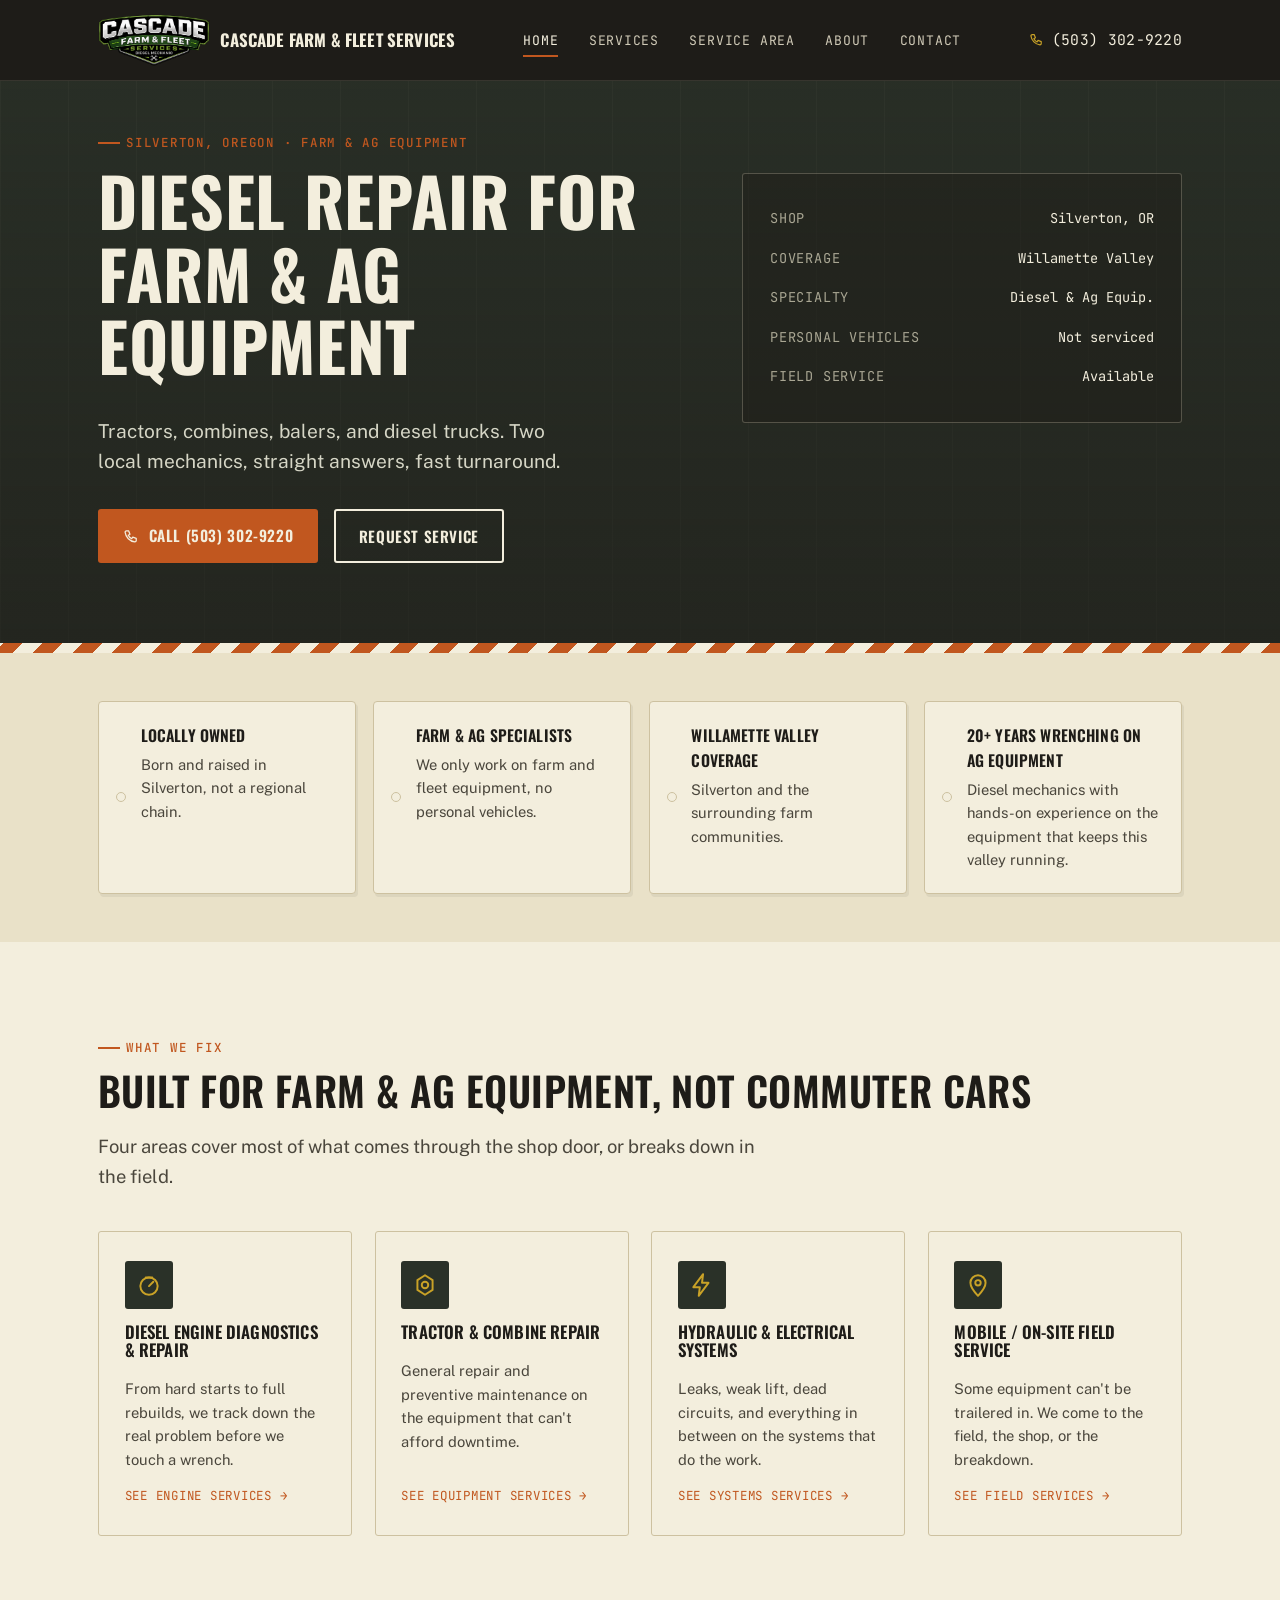
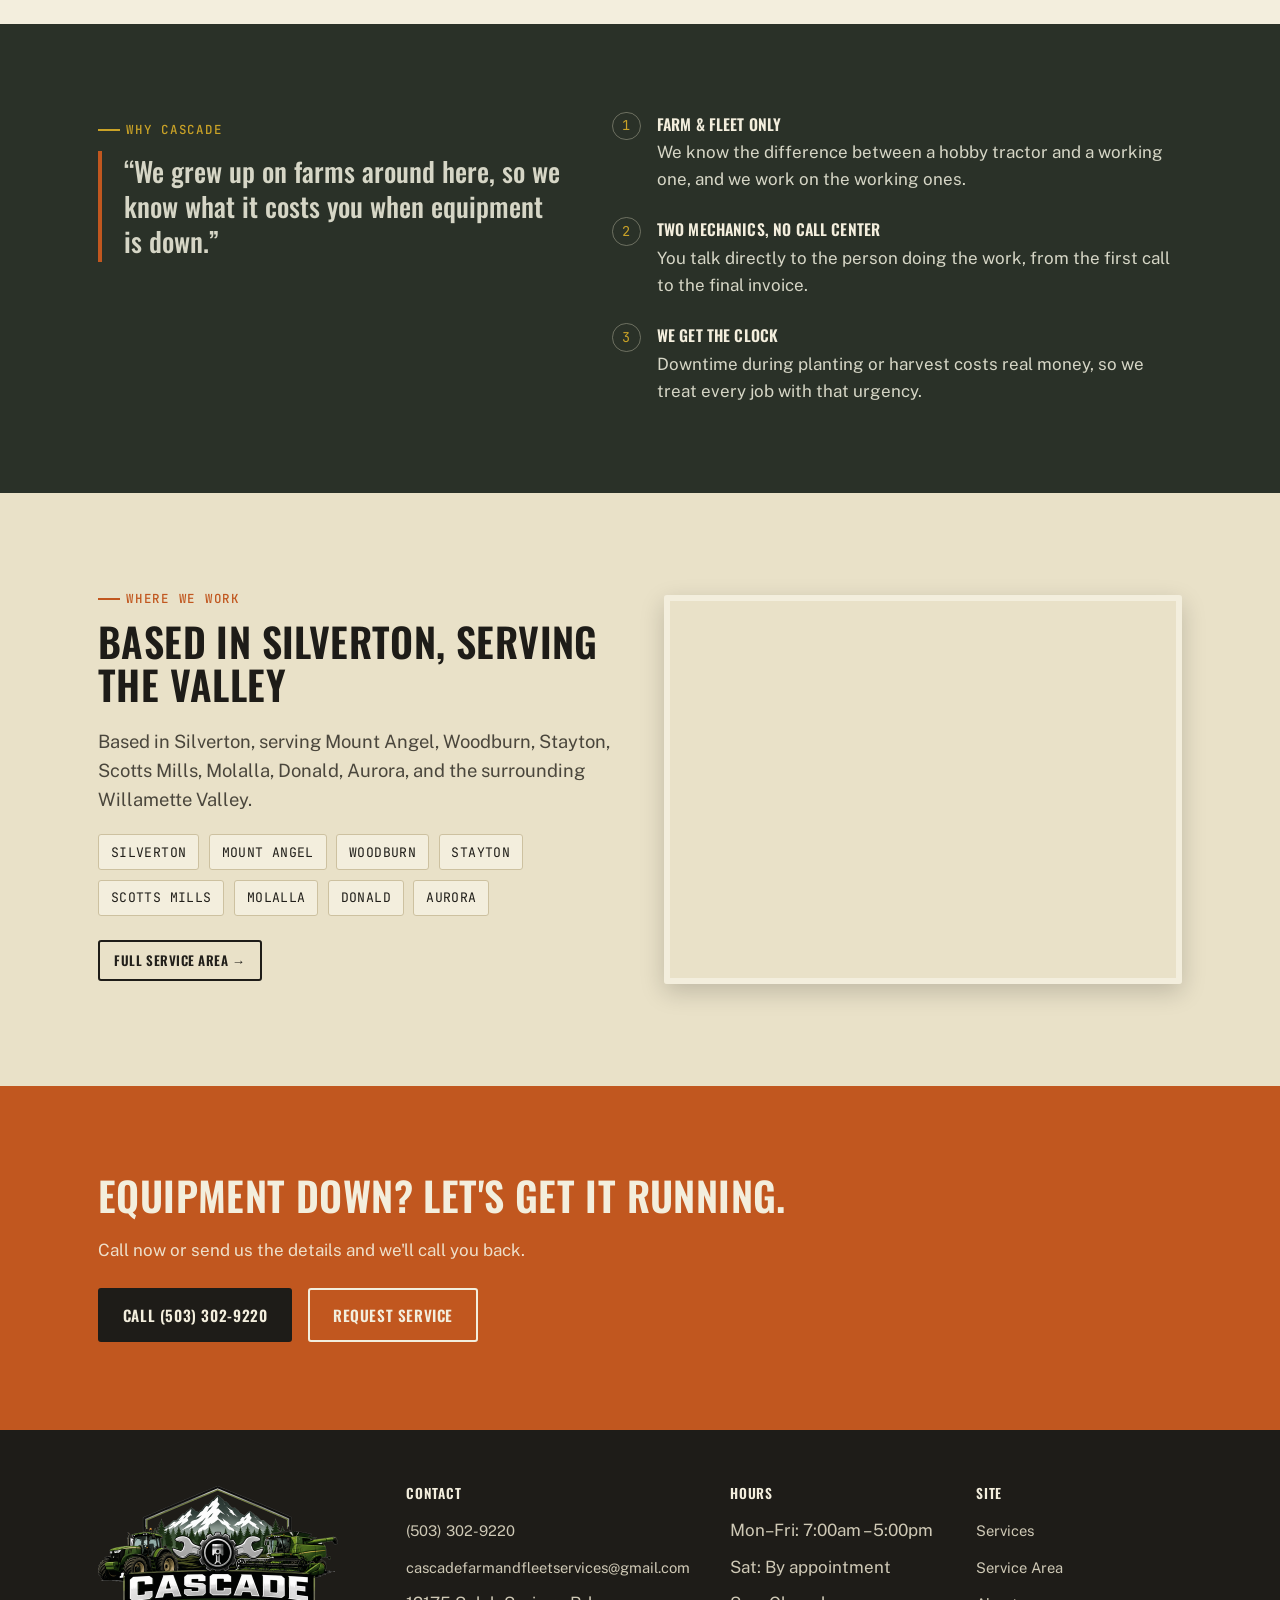
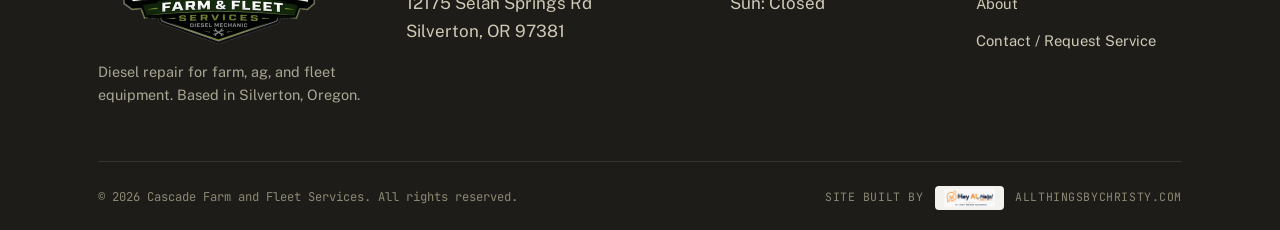
==== commit 8839fff2: "Add Google Search Console verification, sitemap, and robots.txt Also adds .gitignore for local-only " ====
--- a/index.html
+++ b/index.html
@@ -3,6 +3,7 @@
 <head>
 <meta charset="UTF-8">
 <meta name="viewport" content="width=device-width, initial-scale=1.0">
+<meta name="google-site-verification" content="qcPnLyjfg_zO-m4eHa5vsEXSSwceI8QXTY6E8NBYPAE" />
 <title>Diesel & Ag Equipment Repair in Silverton, OR | Cascade Farm & Fleet</title>
 <meta name="description" content="Diesel repair for farm and ag equipment in Silverton, Oregon. Tractors, combines, balers, and diesel trucks. Call today for fast, honest service.">
 <meta property="og:type" content="website">
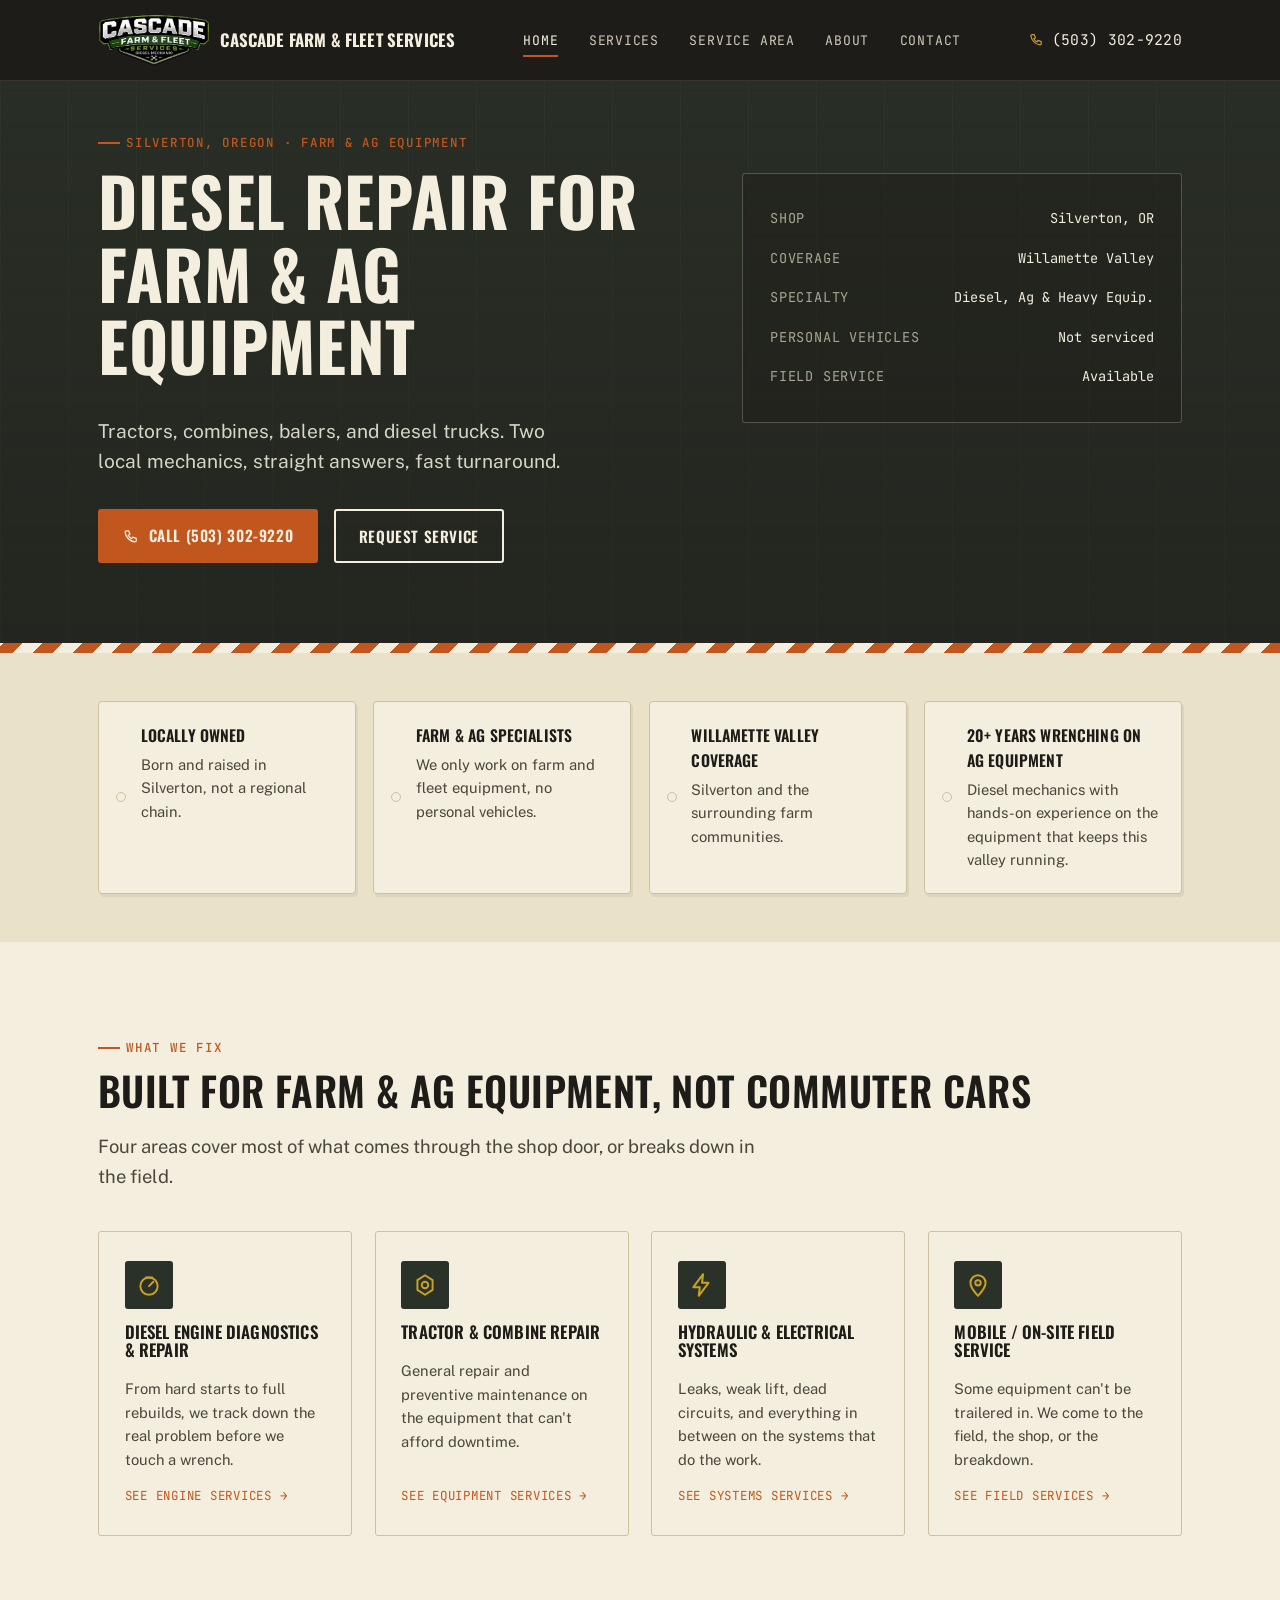
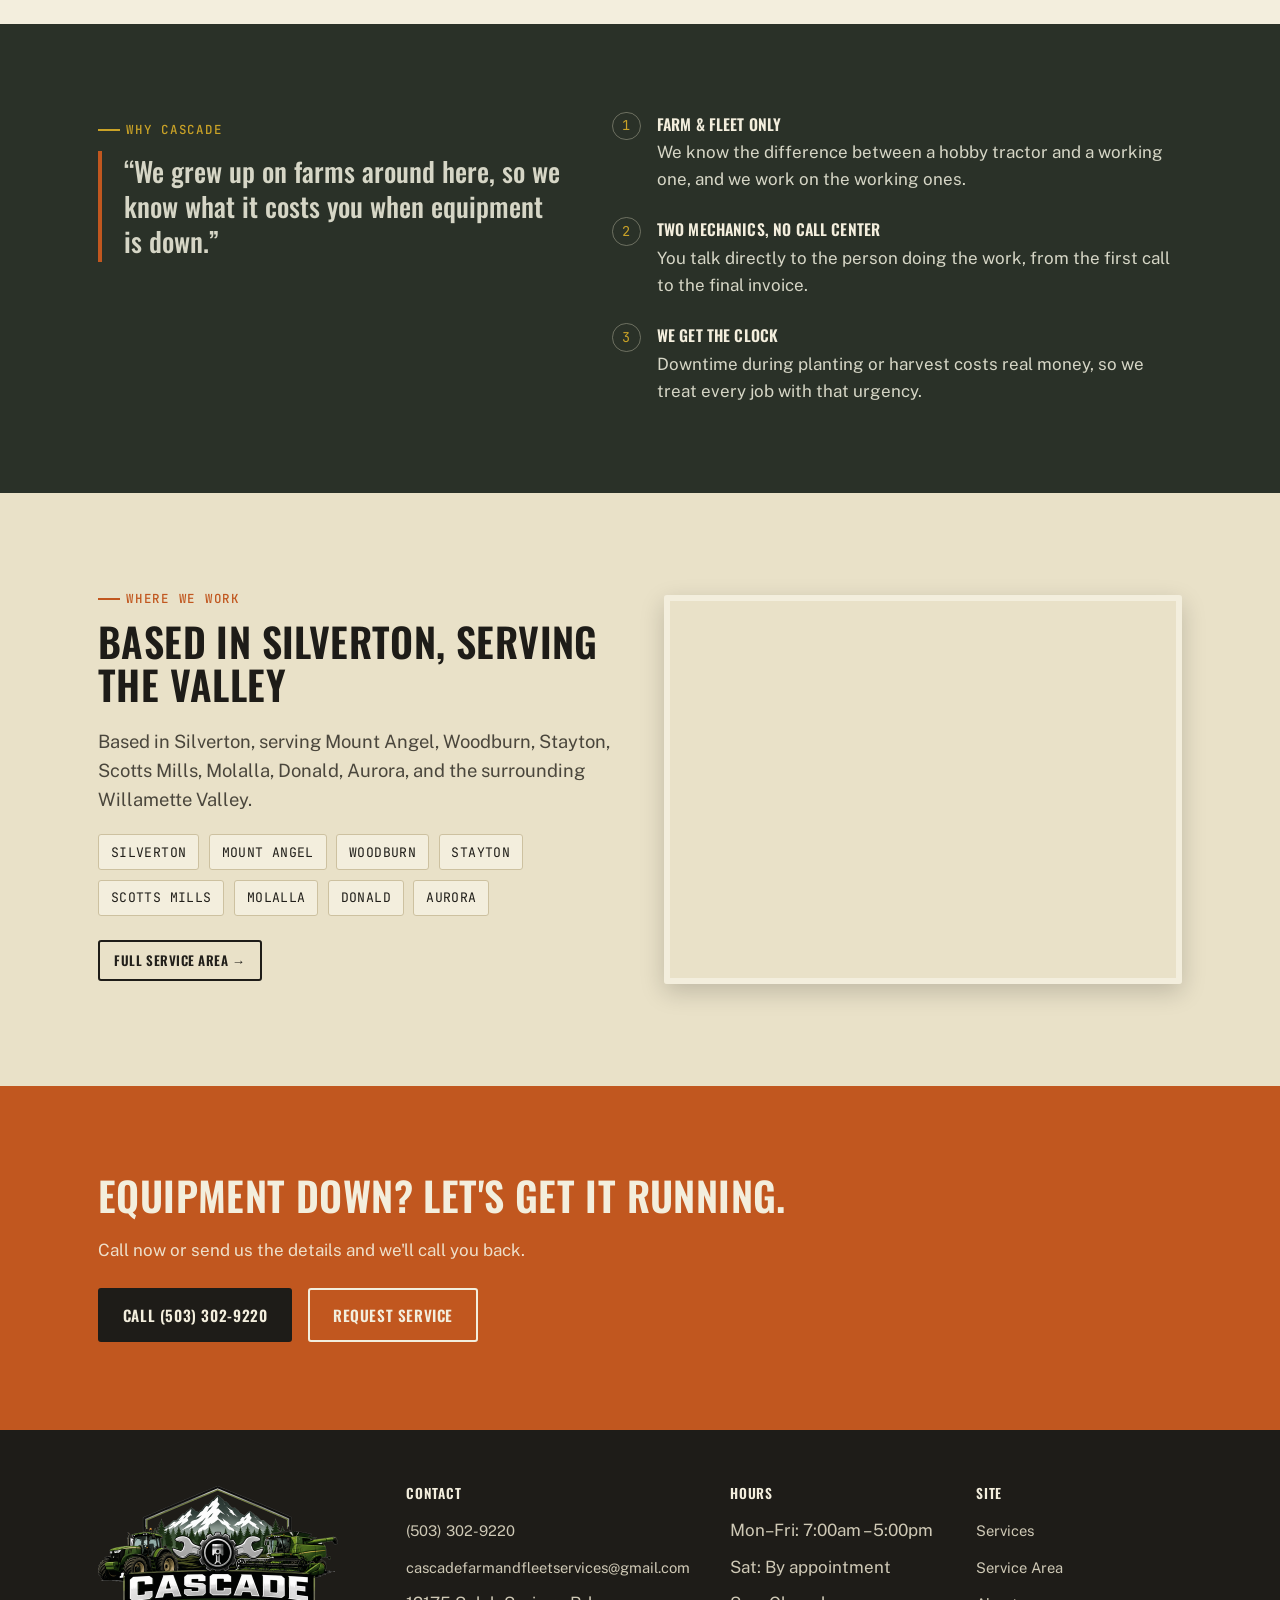
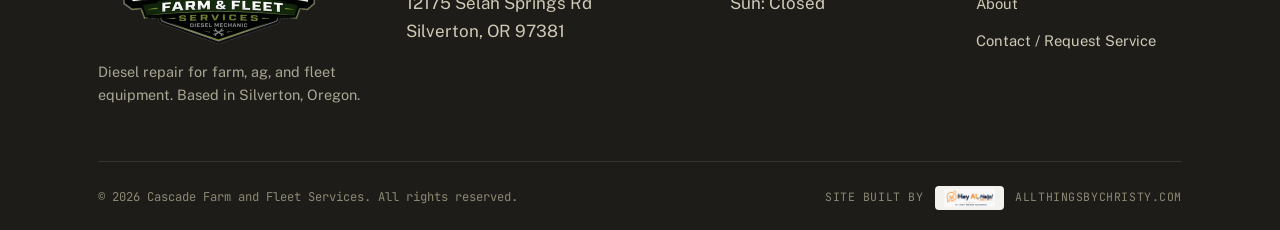
==== commit 20403198: "Add diagnostic tools and heavy equipment capability to Services page - New JPRO, Cummins Insite, and" ====
--- a/index.html
+++ b/index.html
@@ -4,19 +4,19 @@
 <meta charset="UTF-8">
 <meta name="viewport" content="width=device-width, initial-scale=1.0">
 <meta name="google-site-verification" content="qcPnLyjfg_zO-m4eHa5vsEXSSwceI8QXTY6E8NBYPAE" />
-<title>Diesel & Ag Equipment Repair in Silverton, OR | Cascade Farm & Fleet</title>
-<meta name="description" content="Diesel repair for farm and ag equipment in Silverton, Oregon. Tractors, combines, balers, and diesel trucks. Call today for fast, honest service.">
+<title>Diesel & Ag Repair in Silverton, OR | Cascade Farm & Fleet</title>
+<meta name="description" content="Diesel repair for farm and ag equipment in Silverton, Oregon. Tractors, combines, balers, and diesel trucks, fixed by two local mechanics. Call today.">
 <meta property="og:type" content="website">
-<meta property="og:title" content="Diesel & Ag Equipment Repair in Silverton, OR | Cascade Farm & Fleet">
-<meta property="og:description" content="Diesel repair for farm and ag equipment in Silverton, Oregon. Tractors, combines, balers, and diesel trucks. Call today for fast, honest service.">
+<meta property="og:title" content="Diesel & Ag Repair in Silverton, OR | Cascade Farm & Fleet">
+<meta property="og:description" content="Diesel repair for farm and ag equipment in Silverton, Oregon. Tractors, combines, balers, and diesel trucks, fixed by two local mechanics. Call today.">
 <meta property="og:url" content="https://cascadefarmandfleetservices.com/">
-<meta property="og:image" content="https://cascadefarmandfleetservices.com/images/digital-card-preview.jpg">
+<meta property="og:image" content="https://cascadefarmandfleetservices.com/images/jeremy-card.jpg">
 <meta property="og:image:width" content="1659">
 <meta property="og:image:height" content="948">
 <meta name="twitter:card" content="summary_large_image">
-<meta name="twitter:title" content="Diesel & Ag Equipment Repair in Silverton, OR | Cascade Farm & Fleet">
-<meta name="twitter:description" content="Diesel repair for farm and ag equipment in Silverton, Oregon. Tractors, combines, balers, and diesel trucks. Call today for fast, honest service.">
-<meta name="twitter:image" content="https://cascadefarmandfleetservices.com/images/digital-card-preview.jpg">
+<meta name="twitter:title" content="Diesel & Ag Repair in Silverton, OR | Cascade Farm & Fleet">
+<meta name="twitter:description" content="Diesel repair for farm and ag equipment in Silverton, Oregon. Tractors, combines, balers, and diesel trucks, fixed by two local mechanics. Call today.">
+<meta name="twitter:image" content="https://cascadefarmandfleetservices.com/images/jeremy-card.jpg">
 <link rel="icon" type="image/png" href="images/favicon-32.png">
 <link rel="apple-touch-icon" href="images/favicon-180.png">
 <link rel="preconnect" href="https://fonts.googleapis.com">
@@ -73,7 +73,7 @@
         <dl>
           <div class="plate-row"><dt>Shop</dt><dd>Silverton, OR</dd></div>
           <div class="plate-row"><dt>Coverage</dt><dd>Willamette Valley</dd></div>
-          <div class="plate-row"><dt>Specialty</dt><dd>Diesel &amp; Ag Equip.</dd></div>
+          <div class="plate-row"><dt>Specialty</dt><dd>Diesel, Ag &amp; Heavy Equip.</dd></div>
           <div class="plate-row"><dt>Personal vehicles</dt><dd>Not serviced</dd></div>
           <div class="plate-row"><dt>Field service</dt><dd>Available</dd></div>
         </dl>
@@ -275,7 +275,7 @@
   "@context": "https://schema.org",
   "@type": "AutoRepair",
   "name": "Cascade Farm and Fleet Services",
-  "description": "Diesel repair specialists for farm and agricultural equipment, serving Silverton, Oregon and the surrounding Willamette Valley.",
+  "description": "Diesel repair specialists for farm, agricultural, and heavy equipment, serving Silverton, Oregon and the surrounding Willamette Valley.",
   "url": "https://cascadefarmandfleetservices.com",
   "telephone": "+1-503-302-9220",
   "areaServed": ["Silverton, OR", "Mount Angel, OR", "Woodburn, OR", "Stayton, OR", "Scotts Mills, OR", "Molalla, OR", "Donald, OR", "Aurora, OR"],
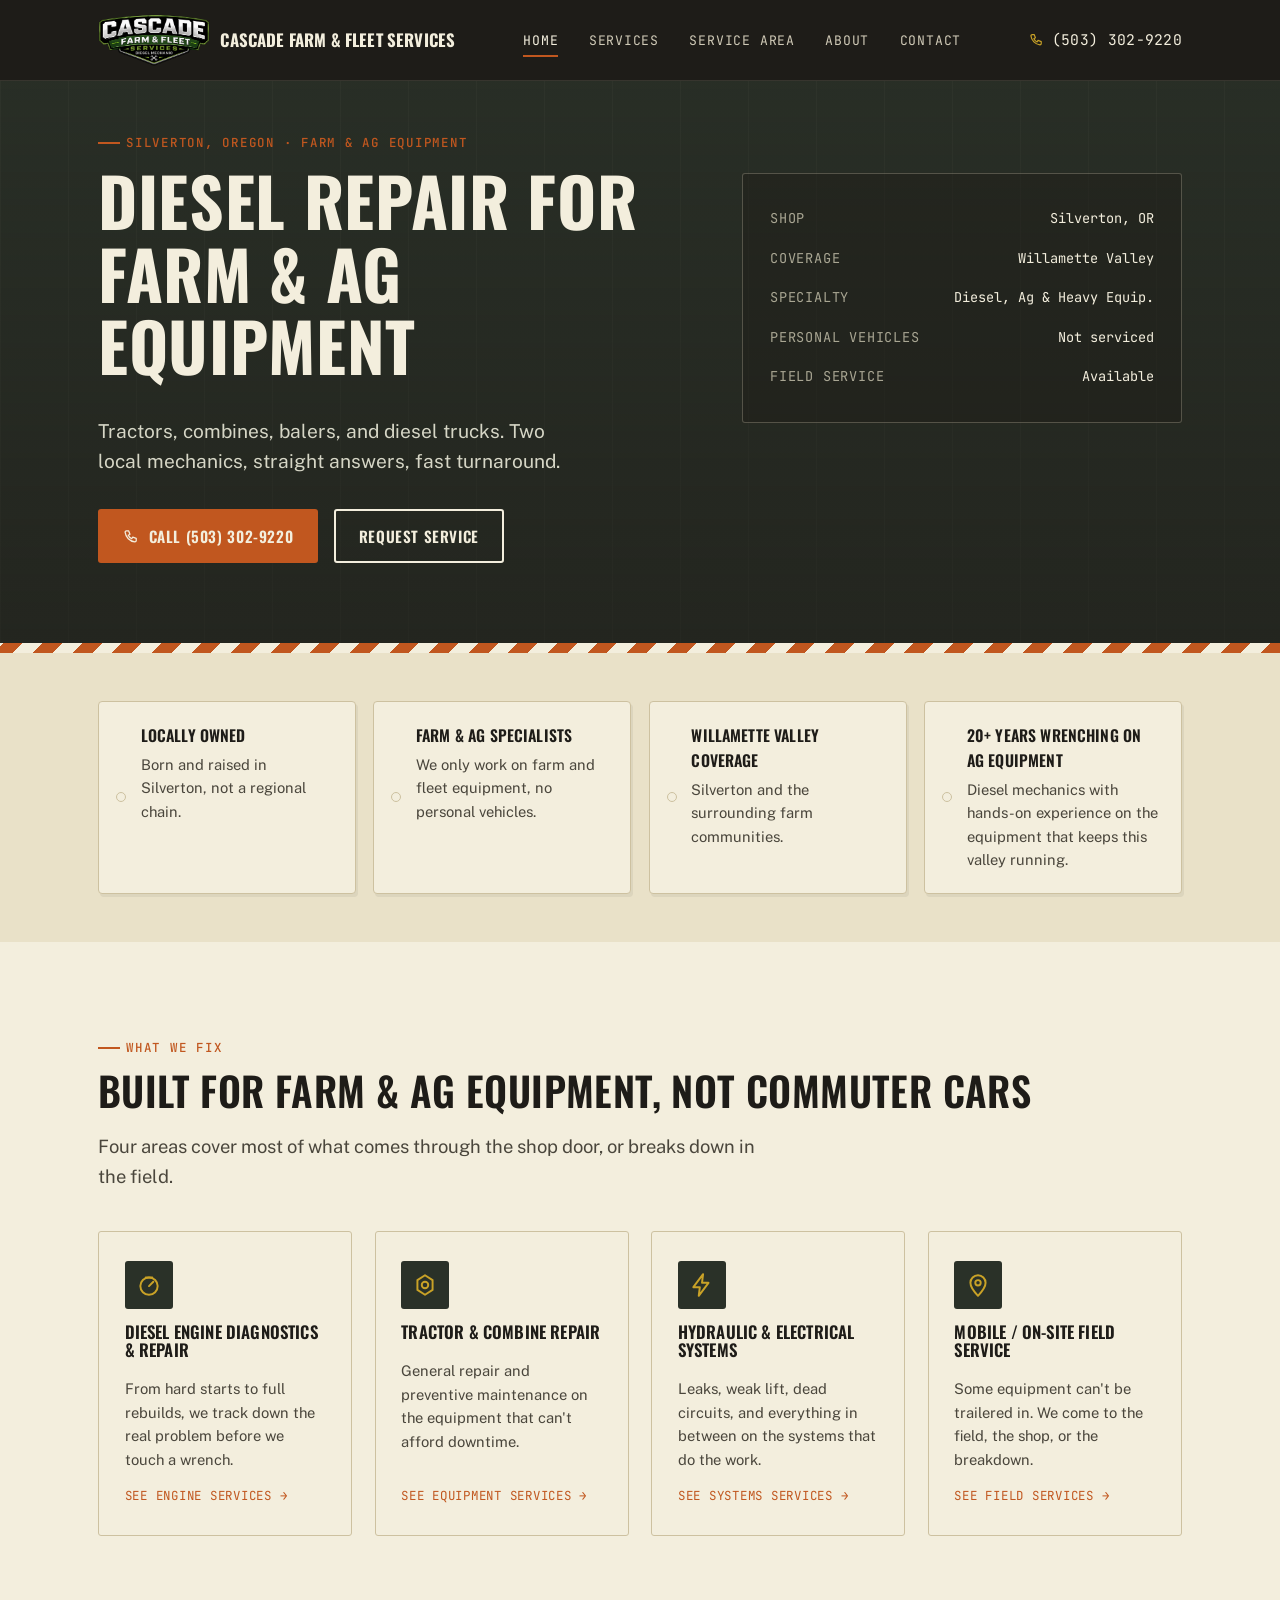
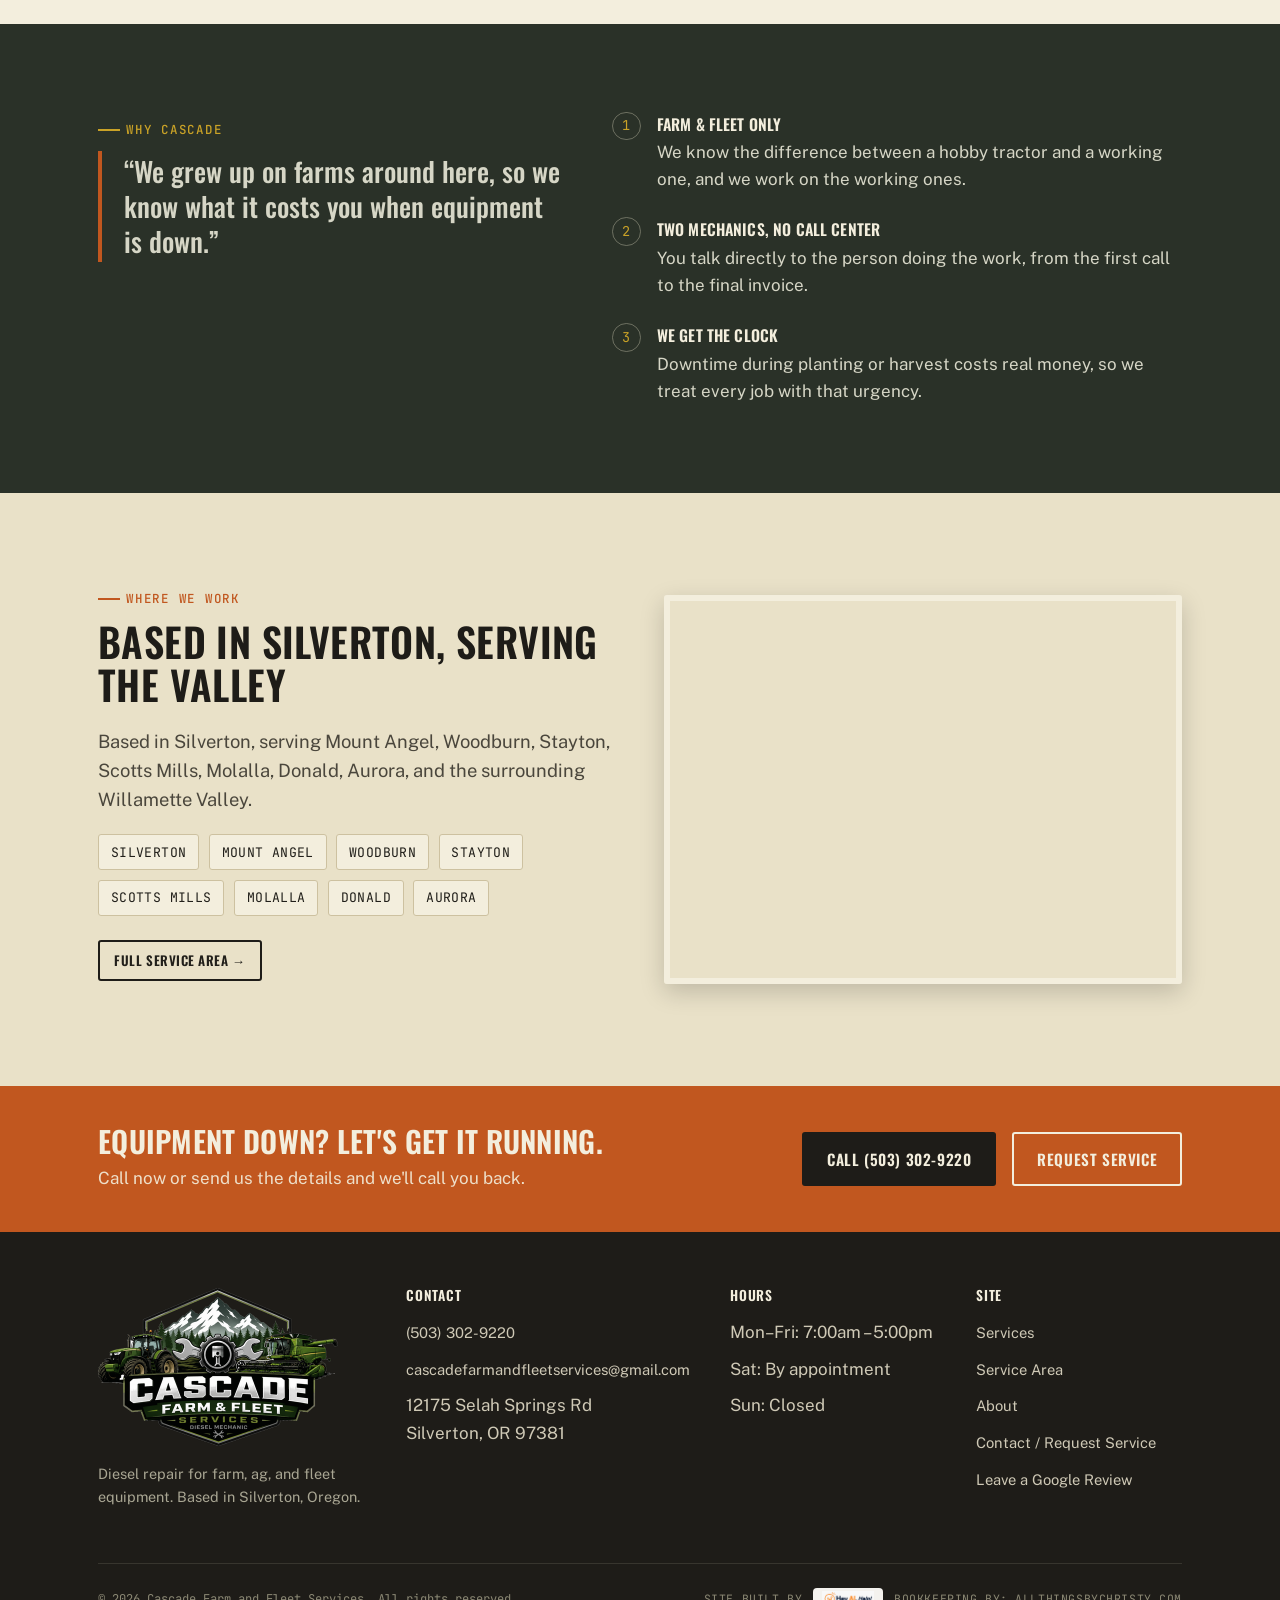
==== commit 3ad66f8f: "Add Google review links, tighten About/Services layout - Footer "Leave a Google Review" link on all " ====
--- a/index.html
+++ b/index.html
@@ -252,6 +252,7 @@
           <li><a href="service-area.html">Service Area</a></li>
           <li><a href="about.html">About</a></li>
           <li><a href="contact.html">Contact / Request Service</a></li>
+          <li><a href="https://g.page/r/CagQAlqOjsM2EBM/review" target="_blank" rel="noopener noreferrer">Leave a Google Review</a></li>
         </ul>
       </div>
     </div>
@@ -262,7 +263,7 @@
           <span>Site built by</span>
           <img src="images/hey-ai-help-logo.png" alt="Hey AI, Help! AI that means business" width="130" height="46" loading="lazy">
         </a>
-        <a href="https://allthingsbychristy.com" target="_blank" rel="noopener noreferrer" class="footer-credit-partner">AllThingsByChristy.com</a>
+        <a href="https://allthingsbychristy.com" target="_blank" rel="noopener noreferrer" class="footer-credit-partner">Bookkeeping by: AllThingsByChristy.com</a>
       </div>
     </div>
   </div>
--- a/css/style.css
+++ b/css/style.css
@@ -897,8 +897,9 @@
 .cta-band {
   background: var(--rust);
   color: var(--cream);
-}
-.cta-band h2 { color: var(--cream); }
+  padding: 2.5rem 0;
+}
+.cta-band h2 { color: var(--cream); font-size: clamp(1.5rem, 2.6vw, 1.85rem); margin-bottom: 0.25em; }
 .cta-band-inner {
   display: flex;
   justify-content: space-between;
@@ -909,3 +910,89 @@
 .cta-band .btn--outline { border-color: var(--cream); }
 .cta-band .btn--outline:hover { background: rgba(255,255,255,0.15); }
 .cta-band-text p { color: rgba(243,238,221,0.9); margin: 0; }
+
+/* ---------- about: how we work + review ---------- */
+
+.work-review {
+  display: grid;
+  grid-template-columns: 1.35fr 1.3fr;
+  gap: 2.5rem;
+  align-items: stretch;
+}
+.work-review-section { padding: 2.5rem 0; }
+.work-review h2 { font-size: clamp(1.5rem, 2.4vw, 1.9rem); margin-bottom: 0.3em; }
+.work-review .eyebrow { margin-bottom: 0.5em; }
+.work-review > div:first-child { display: flex; flex-direction: column; }
+.work-review__values {
+  flex: 1;
+  display: flex;
+  flex-direction: column;
+  justify-content: space-between;
+  gap: 0.9rem;
+  margin-top: 1rem;
+}
+.work-value .tag-title { margin-bottom: 0.15em; }
+.work-value .tag-body { font-size: 0.95rem; line-height: 1.45; }
+
+.work-review__right {
+  display: grid;
+  grid-template-columns: minmax(0, 1fr) 150px;
+  grid-template-rows: auto 1fr;
+  column-gap: 2.5rem;
+  border-left: 1px solid rgba(233,225,200,0.2);
+  padding-left: 2.5rem;
+}
+.work-review__review > p { margin-bottom: 0; }
+.work-review__cta {
+  grid-column: 1 / -1;
+  justify-self: center;
+  align-self: center;
+  margin: 1.25rem 0 0;
+}
+.review-qr { margin: 0; text-align: center; align-self: start; }
+.review-qr img {
+  width: 140px;
+  height: 140px;
+  display: block;
+  background: #fff;
+  padding: 8px;
+  border-radius: var(--radius);
+}
+.review-qr figcaption {
+  margin-top: 0.5rem;
+  font-family: var(--font-mono);
+  font-size: 0.72rem;
+  letter-spacing: 0.05em;
+  text-transform: uppercase;
+  color: #c9c5b3;
+}
+@media (max-width: 960px) {
+  .work-review { grid-template-columns: 1fr; gap: 2.5rem; }
+  .work-review__right {
+    border-left: none;
+    padding-left: 0;
+    border-top: 1px solid rgba(233,225,200,0.2);
+    padding-top: 2.5rem;
+  }
+  .work-review__cta { justify-self: start; margin-top: 0; }
+}
+@media (max-width: 600px) {
+  .review-qr { display: none; }
+  .work-review__right { grid-template-columns: 1fr; }
+}
+
+/* about: tighter content sections */
+.about-tight { padding: 2.5rem 0; }
+.about-tight .about-hero { gap: 2.5rem; }
+.about-tight h2 { font-size: clamp(1.5rem, 2.8vw, 2rem); margin-bottom: 0.4em; }
+.about-tight .lede { font-size: 1.05rem; line-height: 1.55; margin-bottom: 0; }
+.about-tight .photo-pair { gap: 0.9rem; }
+.about-tight .photo-tag-cap { margin-top: 0.4rem !important; }
+
+/* services: tighter sections */
+.svc-tight { padding: 2.5rem 0; }
+.svc-tight h2 { font-size: clamp(1.5rem, 2.8vw, 2rem); margin-bottom: 0.3em; }
+.svc-tight .two-col { gap: 1.5rem; }
+.svc-tight .spec-card { padding: 1.4rem 1.5rem; }
+.svc-tight .spec-card h3 { margin-bottom: 0.7rem; }
+.svc-tight .card-grid { gap: 1rem; }
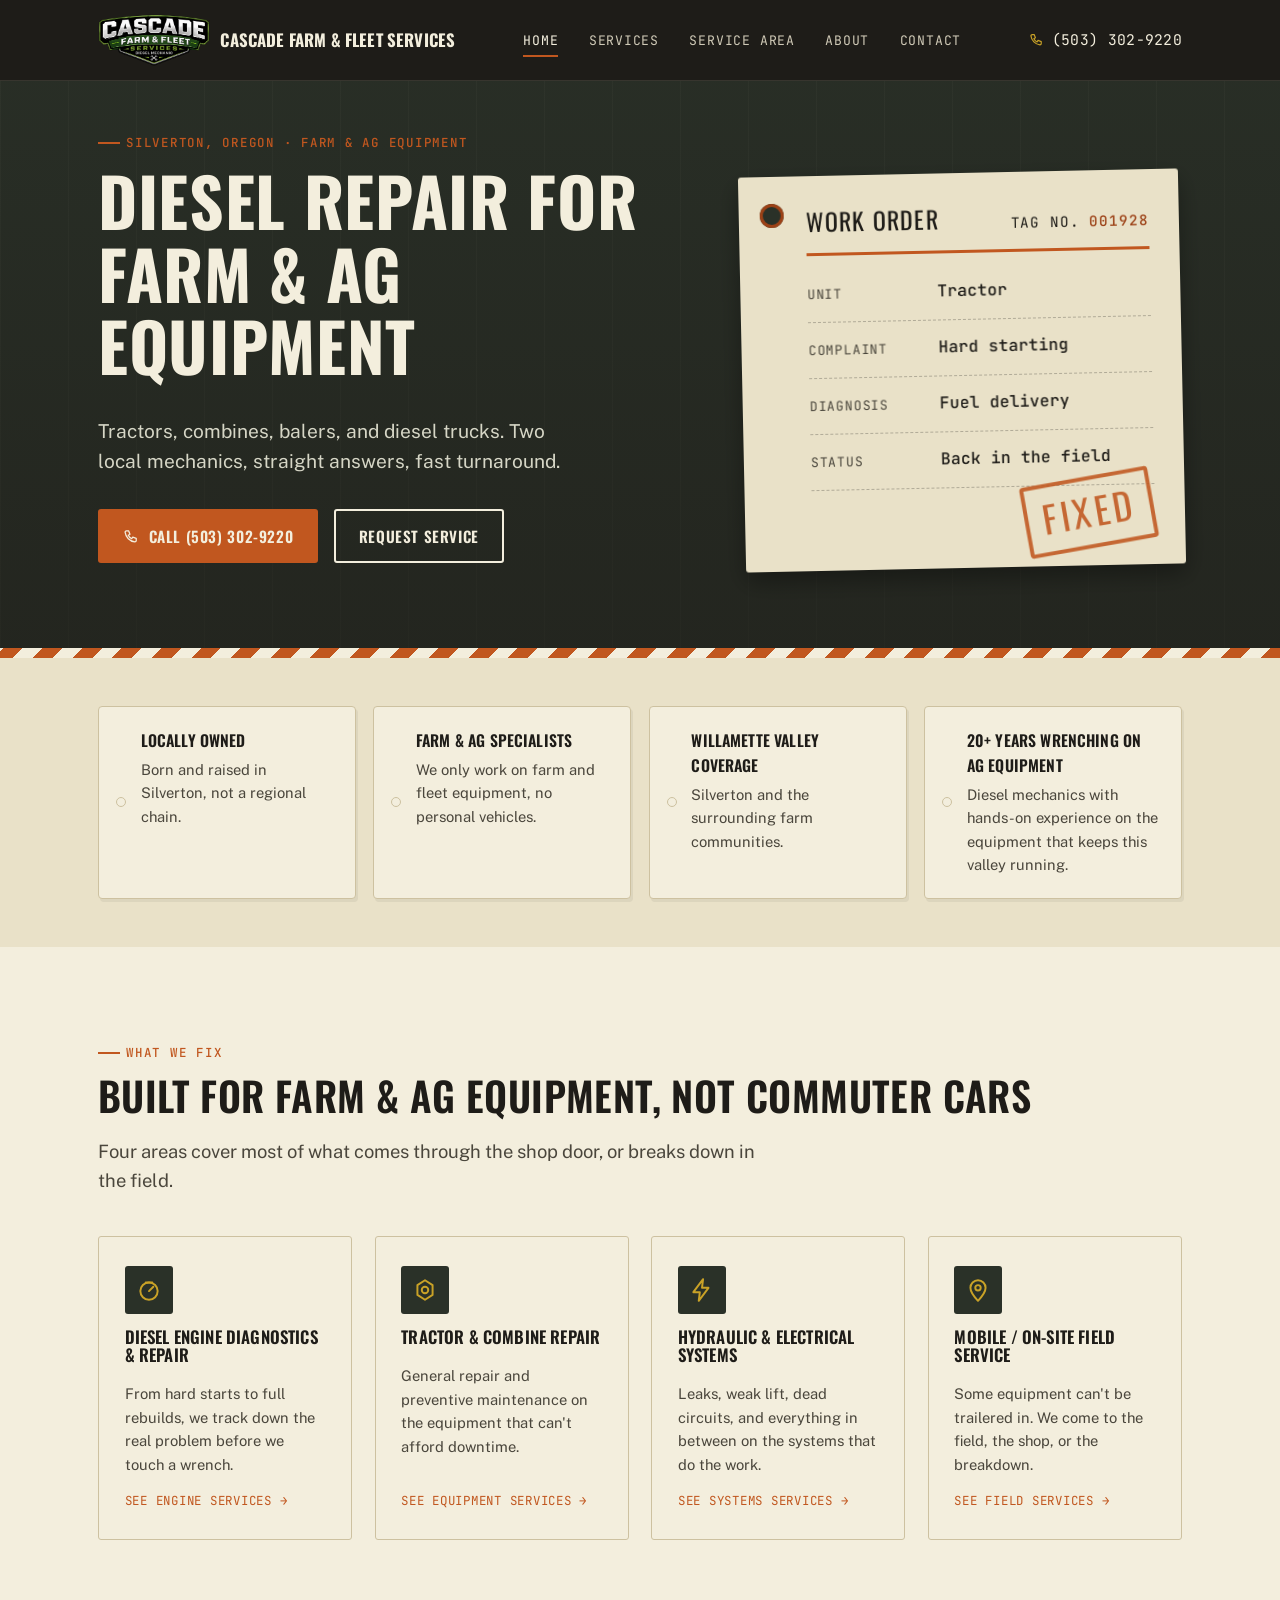
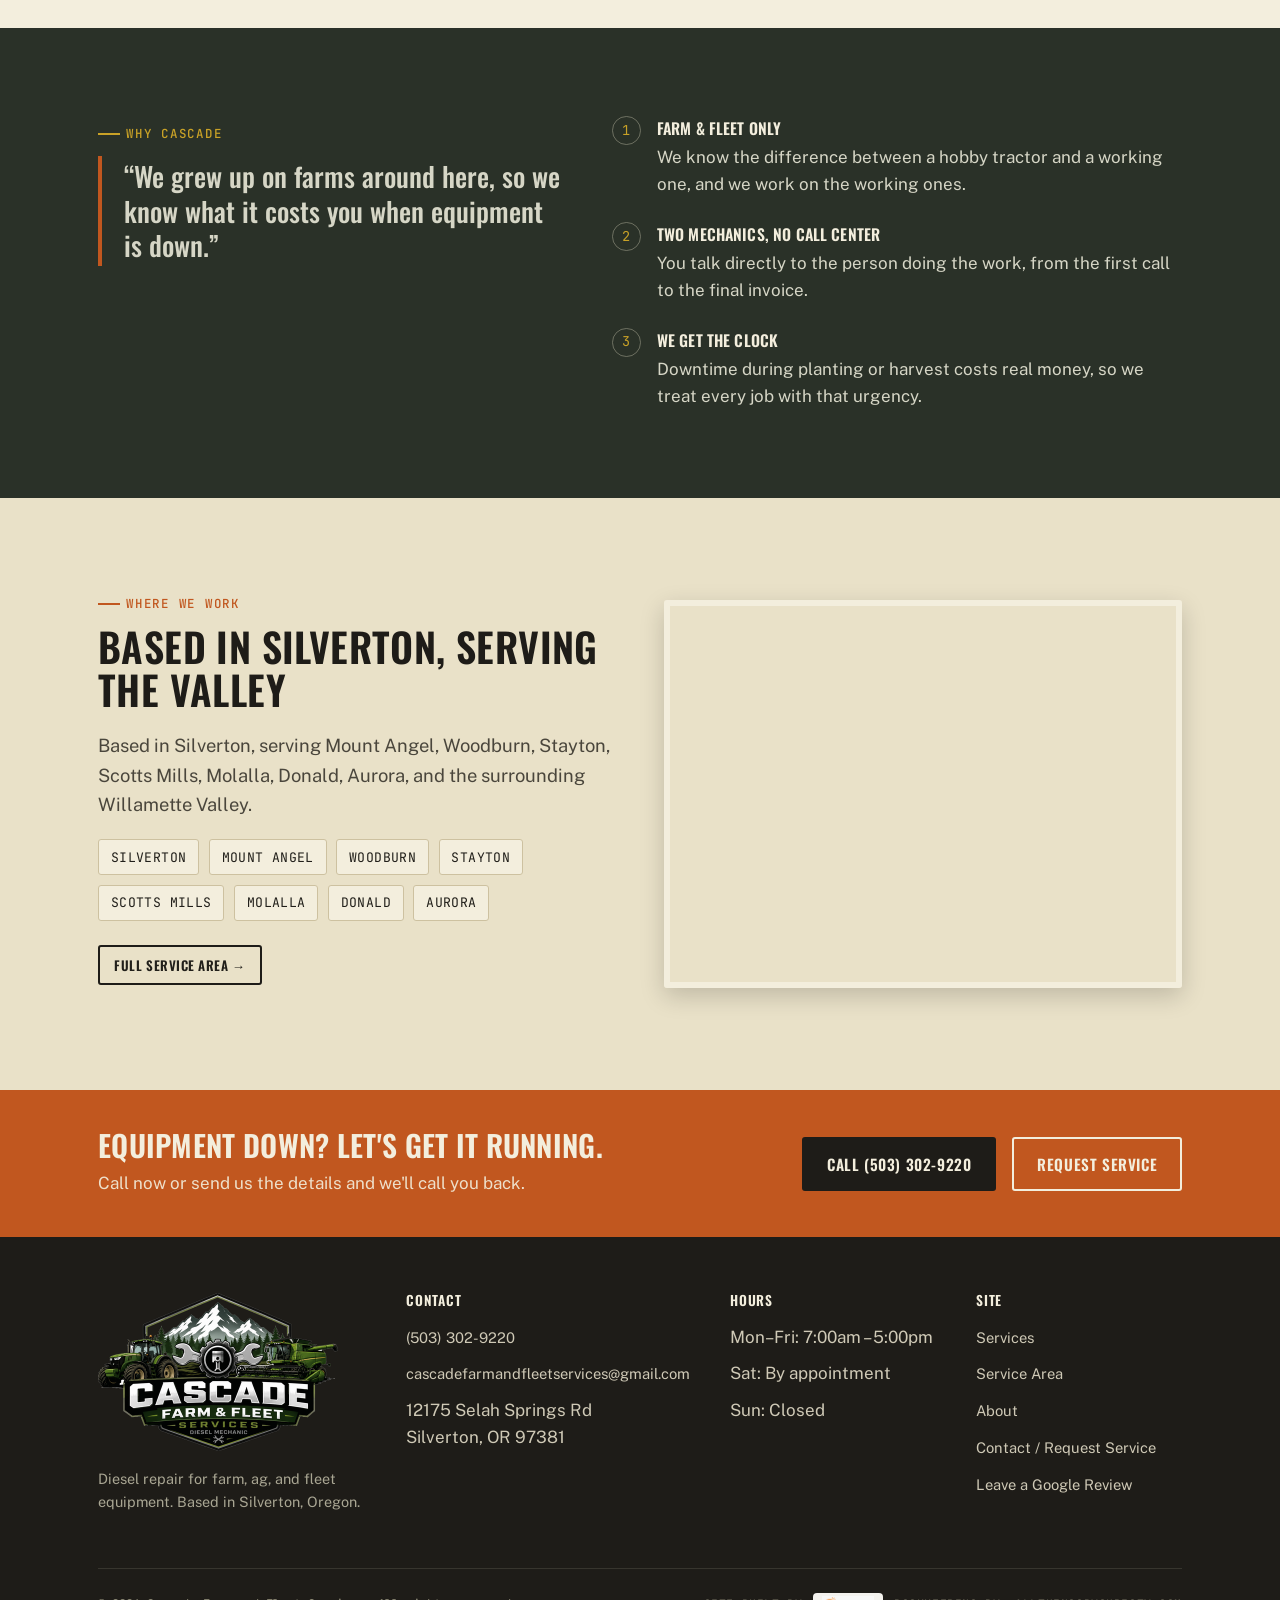
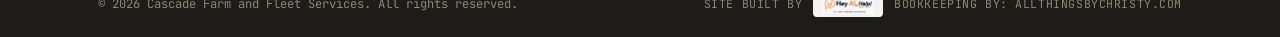
==== commit 7341d65f: "Replace home hero spec card with animated work order ticket Ticket types out example jobs (tractor, " ====
--- a/index.html
+++ b/index.html
@@ -69,14 +69,18 @@
           <a href="contact.html" class="btn btn--outline">Request Service</a>
         </div>
       </div>
-      <div class="hero-plate">
-        <dl>
-          <div class="plate-row"><dt>Shop</dt><dd>Silverton, OR</dd></div>
-          <div class="plate-row"><dt>Coverage</dt><dd>Willamette Valley</dd></div>
-          <div class="plate-row"><dt>Specialty</dt><dd>Diesel, Ag &amp; Heavy Equip.</dd></div>
-          <div class="plate-row"><dt>Personal vehicles</dt><dd>Not serviced</dd></div>
-          <div class="plate-row"><dt>Field service</dt><dd>Available</dd></div>
-        </dl>
+      <div class="hero-side">
+        <div class="work-ticket" aria-hidden="true">
+          <span class="work-ticket__hole"></span>
+          <div class="work-ticket__head"><span>Work Order</span><span>Tag No. <b data-wt-tag>001928</b></span></div>
+          <dl class="work-ticket__rows">
+            <div><dt>Unit</dt><dd data-wt="unit">Tractor</dd></div>
+            <div><dt>Complaint</dt><dd data-wt="complaint">Hard starting</dd></div>
+            <div><dt>Diagnosis</dt><dd data-wt="diagnosis">Fuel delivery</dd></div>
+            <div><dt>Status</dt><dd data-wt="status">Back in the field</dd></div>
+          </dl>
+          <span class="work-ticket__stamp is-on" data-wt-stamp>Fixed</span>
+        </div>
       </div>
     </div>
   </section>
--- a/css/style.css
+++ b/css/style.css
@@ -325,24 +325,7 @@
 .hero .lede { color: #d6d6c6; max-width: 40ch; font-size: 1.2rem; }
 .hero-ctas { display: flex; gap: 1rem; flex-wrap: wrap; margin-top: 2rem; }
 
-.hero-plate {
-  margin-top: 3rem;
-  border: 1px solid rgba(233,225,200,0.25);
-  background: rgba(30,28,24,0.4);
-  border-radius: var(--radius);
-  padding: 1.6rem 1.7rem;
-  font-family: var(--font-mono);
-  font-size: 0.85rem;
-}
-.hero-plate dl { margin: 0; }
-.hero-plate .plate-row {
-  display: flex;
-  justify-content: space-between;
-  gap: 1rem;
-  padding: 0.65em 0;
-}
-.hero-plate dt { color: #a9a693; text-transform: uppercase; letter-spacing: 0.06em; }
-.hero-plate dd { margin: 0; color: var(--cream); text-align: right; }
+.hero-side { margin-top: 3rem; }
 
 @media (max-width: 880px) {
   .hero-grid { grid-template-columns: 1fr; }
@@ -996,3 +979,105 @@
 .svc-tight .spec-card { padding: 1.4rem 1.5rem; }
 .svc-tight .spec-card h3 { margin-bottom: 0.7rem; }
 .svc-tight .card-grid { gap: 1rem; }
+
+/* hero: live work order ticket */
+.work-ticket {
+  position: relative;
+  margin-top: 0;
+  padding: 1.6rem 1.9rem 5rem 4.2rem;
+  background: var(--kraft);
+  color: var(--charcoal);
+  border-radius: var(--radius);
+  box-shadow: 0 10px 24px rgba(0,0,0,0.35);
+  rotate: -1.2deg;
+  font-family: var(--font-mono);
+  font-size: 1.02rem;
+  animation: hero-fade-up 0.6s ease-out 0.5s both;
+}
+.work-ticket__hole {
+  position: absolute;
+  left: 1.35rem;
+  top: 1.7rem;
+  width: 1.5rem;
+  height: 1.5rem;
+  border-radius: 50%;
+  background: var(--steel-green-dark);
+  box-shadow: 0 0 0 3px var(--rust-dark) inset;
+}
+.work-ticket__head {
+  display: flex;
+  justify-content: space-between;
+  align-items: baseline;
+  padding-bottom: 0.8rem;
+  border-bottom: 3px solid var(--rust);
+  font-family: var(--font-display);
+  text-transform: uppercase;
+  letter-spacing: 0.05em;
+  font-size: 1.5rem;
+}
+.work-ticket__head span:last-child { font-family: var(--font-mono); font-size: 0.9rem; letter-spacing: 0.06em; }
+.work-ticket__head b { color: var(--rust-dark); font-weight: 500; }
+.work-ticket__rows { margin: 0.7rem 0 0; }
+.work-ticket__rows > div {
+  display: flex;
+  gap: 0.75rem;
+  align-items: baseline;
+  padding: 0.8rem 0;
+  border-bottom: 1px dashed rgba(30,28,24,0.28);
+  min-height: 3.5rem;
+}
+.work-ticket__rows dt {
+  flex: 0 0 7.4rem;
+  text-transform: uppercase;
+  letter-spacing: 0.06em;
+  font-size: 0.82rem;
+  color: var(--ink-soft);
+}
+.work-ticket__rows dd { margin: 0; font-weight: 500; min-height: 1.2em; }
+.work-ticket__rows dd.is-typing::after {
+  content: "";
+  display: inline-block;
+  width: 0.5ch;
+  height: 1em;
+  margin-left: 2px;
+  vertical-align: -0.12em;
+  background: var(--charcoal);
+  animation: wt-blink 0.8s steps(1) infinite;
+}
+.work-ticket__stamp {
+  position: absolute;
+  right: 1.9rem;
+  bottom: 1.1rem;
+  padding: 0.15rem 0.9rem;
+  border: 4px solid var(--rust);
+  border-radius: 4px;
+  color: var(--rust);
+  font-family: var(--font-display);
+  font-size: 2.3rem;
+  letter-spacing: 0.1em;
+  text-transform: uppercase;
+  opacity: 0;
+  transform: rotate(-9deg) scale(1.6);
+  pointer-events: none;
+}
+.work-ticket__stamp.is-on {
+  opacity: 0.88;
+  transform: rotate(-9deg) scale(1);
+  transition: opacity 0.12s ease-out, transform 0.18s cubic-bezier(.2,1.4,.4,1);
+}
+.work-ticket.is-clearing .work-ticket__rows,
+.work-ticket.is-clearing .work-ticket__head b { opacity: 0; transition: opacity 0.3s ease; }
+@keyframes wt-blink { 50% { opacity: 0; } }
+@media (max-width: 560px) {
+  .work-ticket { padding: 1.2rem 1.2rem 3.6rem 3rem; font-size: 0.8rem; }
+  .work-ticket__hole { left: 0.9rem; top: 1.3rem; width: 1.15rem; height: 1.15rem; }
+  .work-ticket__head { font-size: 1.15rem; }
+  .work-ticket__head span:last-child { font-size: 0.72rem; }
+  .work-ticket__rows > div { padding: 0.5rem 0; min-height: 2.4rem; }
+  .work-ticket__rows dt { flex-basis: 5rem; font-size: 0.68rem; }
+  .work-ticket__stamp { font-size: 1.5rem; }
+}
+@media (prefers-reduced-motion: reduce) {
+  .work-ticket { animation: none; }
+  .work-ticket__rows dd.is-typing::after { animation: none; }
+}
